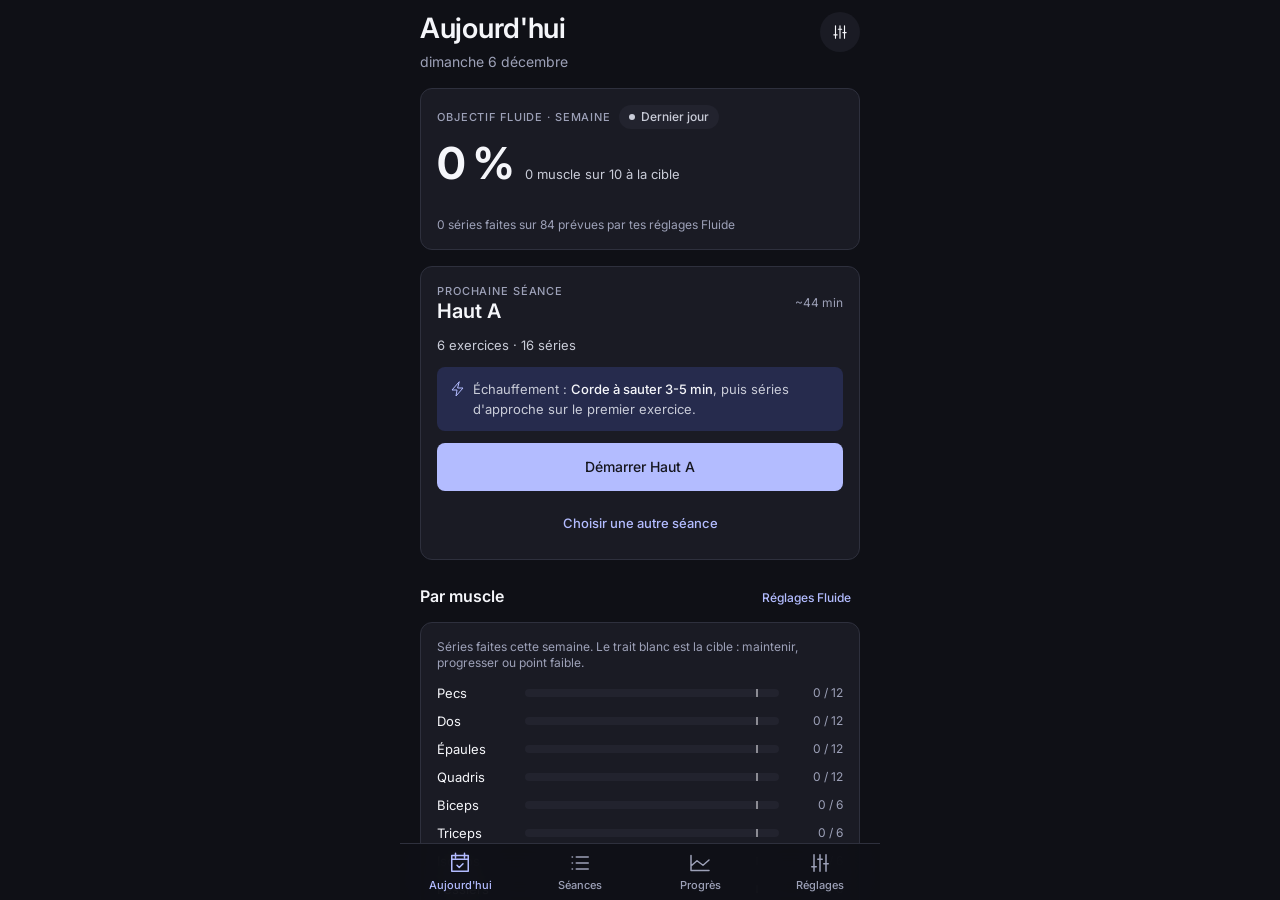
==== index.html @ e995b50a "Fluide : PWA de musculation pilotée par le Système Fluide Programmes, séances en salle (séries, EMOM" ====
<!doctype html>
<html lang="fr">
<head>
<meta charset="utf-8">
<meta name="viewport" content="width=device-width, initial-scale=1, viewport-fit=cover">
<title>Fluide</title>
<meta name="theme-color" content="#0f1016">
<meta name="apple-mobile-web-app-capable" content="yes">
<meta name="mobile-web-app-capable" content="yes">
<meta name="apple-mobile-web-app-status-bar-style" content="black-translucent">
<meta name="apple-mobile-web-app-title" content="Fluide">
<link rel="manifest" href="manifest.webmanifest">
<link rel="apple-touch-icon" href="icons/apple-touch-icon.png">
<link rel="preconnect" href="https://fonts.googleapis.com">
<link rel="preconnect" href="https://fonts.gstatic.com" crossorigin>
<link rel="stylesheet" href="https://fonts.googleapis.com/css2?family=Inter:wght@400;500;600;700&display=swap">
<link rel="stylesheet" href="css/app.css">
</head>
<body>
<div id="app" class="app"></div>
<script type="module" src="js/app.js"></script>
<script>
  if ("serviceWorker" in navigator) addEventListener("load", () => navigator.serviceWorker.register("sw.js"));
</script>
</body>
</html>
---- css/app.css ----
/* Hardwood, mode « Indigo DT » — valeurs relevées dans Figma Perso (Tabatime · App, écrans Hardwood). */
:root {
  --fond-page: #0f1016;
  --fond-carte: #1a1b24;
  --fond-discret: #22232e;
  --bord-discret: #2e303d;
  --bord-base: #636883;
  --texte-fort: #f5f6fa;
  --texte-base: #c9ccd8;
  --texte-discret: #9da1b8;
  --texte-inverse: #15161e;
  --accent-texte: #b3bcff;
  --accent-soft: #262b4d;
  --etat-succes: #4ade80;
  --etat-danger: #ff7a88;
  --etat-attention: #ffa24d;
  --etat-attention-soft: #3a2612;
  --etat-succes-soft: #12301f;
  --etat-danger-soft: #3a1a20;

  --spacing-4: 4px; --spacing-8: 8px; --spacing-12: 12px; --spacing-16: 16px;
  --spacing-20: 20px; --spacing-24: 24px; --spacing-32: 32px;
  --radius-sm: 8px; --radius-md: 12px; --radius-full: 999px;

  --font: Inter, -apple-system, BlinkMacSystemFont, system-ui, sans-serif;
  --ease: cubic-bezier(.25, .1, .25, 1);
  --sheet: cubic-bezier(.32, .72, 0, 1);

  --safe-top: env(safe-area-inset-top, 0px);
  --safe-bottom: env(safe-area-inset-bottom, 0px);
  color-scheme: dark;
}

*, *::before, *::after { box-sizing: border-box; }
html, body { margin: 0; height: 100%; background: var(--fond-page); }
body {
  color: var(--texte-base); font: 400 14px/20px var(--font);
  -webkit-font-smoothing: antialiased; -webkit-tap-highlight-color: transparent;
  overscroll-behavior: none;
}
button, input, select, textarea { font: inherit; color: inherit; }
button { cursor: pointer; }
:focus-visible { outline: 2px solid var(--accent-texte); outline-offset: 2px; }
.num { font-variant-numeric: tabular-nums; }

/* ——— Styles de texte Hardwood */
.display-lg { font: 700 64px/64px var(--font); letter-spacing: -0.03em; color: var(--texte-fort); }
.display-sm { font: 700 44px/44px var(--font); letter-spacing: -0.02em; color: var(--texte-fort); }
.display-xs { font: 600 20px/24px var(--font); color: var(--texte-fort); }
.heading-xl { font: 600 28px/32px var(--font); letter-spacing: -0.01em; color: var(--texte-fort); margin: 0; }
.heading-md { font: 600 16px/24px var(--font); color: var(--texte-fort); margin: 0; }
.body-lg { font: 400 16px/24px var(--font); }
.body-md { font: 400 14px/20px var(--font); }
.body-sm { font: 400 13px/20px var(--font); }
.caption { font: 400 12px/16px var(--font); color: var(--texte-discret); }
.overline { font: 500 11px/16px var(--font); letter-spacing: 0.08em; text-transform: uppercase; color: var(--texte-discret); }
.fort { color: var(--texte-fort); }
.discret { color: var(--texte-discret); }
.medium { font-weight: 500; }
.semibold { font-weight: 600; }

/* ——— Coque */
.app { height: 100dvh; display: flex; flex-direction: column; max-width: 480px; margin: 0 auto; position: relative; }
.screen { flex: 1; display: flex; flex-direction: column; min-height: 0; }
.scroll {
  flex: 1; overflow-y: auto; -webkit-overflow-scrolling: touch;
  padding: var(--spacing-16) var(--spacing-20) calc(96px + var(--safe-bottom));
  display: flex; flex-direction: column; gap: var(--spacing-16);
}
.screen.no-tabs .scroll { padding-bottom: calc(var(--spacing-24) + var(--safe-bottom)); }

/* Grand titre d'écran racine (Heading/xl + sous-titre), bouton rond à droite comme Tabatime. */
.page-head {
  padding: calc(var(--safe-top) + 12px) var(--spacing-20) 0;
  display: grid; grid-template-columns: 1fr auto; align-items: start; gap: var(--spacing-12);
}
.page-head p { margin: 8px 0 0; }

.icon-round {
  width: 40px; height: 40px; border-radius: var(--radius-full); border: 0;
  background: var(--fond-carte); color: var(--texte-fort);
  display: grid; place-items: center; flex: none;
}
.icon-round svg { width: 18px; height: 18px; }

/* ——— Mobile Navigation Bar (Hardwood) */
.navbar {
  padding-top: var(--safe-top); background: var(--fond-page);
  border-bottom: 1px solid var(--bord-discret); position: sticky; top: 0; z-index: 5;
}
.navbar-inner { height: 56px; display: flex; align-items: center; padding: var(--spacing-4) var(--spacing-8); }
.navbar-side { width: 112px; height: 48px; display: flex; align-items: center; flex: none; }
.navbar-side.end { justify-content: flex-end; }
.navbar-back, .navbar-action {
  height: 48px; border: 0; background: none; color: var(--accent-texte);
  display: inline-flex; align-items: center; gap: var(--spacing-4); padding: 0 var(--spacing-8) 0 0;
  font: 400 16px/24px var(--font); white-space: nowrap; overflow: hidden; text-overflow: ellipsis; max-width: 112px;
}
.navbar-back svg { width: 20px; height: 20px; flex: none; }
.navbar-action { font-weight: 500; padding: 0 var(--spacing-8); }
.navbar-action.danger { color: var(--etat-danger); }
.navbar-title { flex: 1; min-width: 0; text-align: center; display: flex; flex-direction: column; align-items: center; }
.navbar-title h1 { font: 600 16px/24px var(--font); color: var(--texte-fort); margin: 0; max-width: 100%; overflow: hidden; text-overflow: ellipsis; white-space: nowrap; }
.navbar-title span { font: 400 12px/16px var(--font); color: var(--texte-discret); white-space: nowrap; }

/* ——— Barre d'onglets (écart local : Hardwood n'a pas d'onglets mobiles) */
.tabbar {
  position: fixed; left: 0; right: 0; bottom: 0; z-index: 10;
  max-width: 480px; margin: 0 auto;
  background: rgba(15, 16, 22, .92); backdrop-filter: blur(16px); -webkit-backdrop-filter: blur(16px);
  border-top: 1px solid var(--bord-discret);
  padding-bottom: var(--safe-bottom);
}
.tabbar-active { padding: var(--spacing-8) var(--spacing-12) 0; }
.tabbar nav { display: grid; grid-template-columns: repeat(4, 1fr); height: 56px; }
.tab {
  border: 0; background: none; color: var(--texte-discret);
  display: flex; flex-direction: column; align-items: center; justify-content: center; gap: 2px;
  font: 500 11px/16px var(--font);
}
.tab svg { width: 24px; height: 24px; }
.tab[aria-current="page"] { color: var(--accent-texte); }

/* ——— Bouton (Hardwood) */
.btn {
  height: 40px; padding: 0 var(--spacing-12); border-radius: var(--radius-sm);
  display: inline-flex; align-items: center; justify-content: center; gap: var(--spacing-8);
  border: 1px solid transparent; font: 500 13px/20px var(--font); white-space: nowrap;
  transition: background-color 150ms var(--ease), opacity 150ms var(--ease), transform 100ms var(--ease);
}
.btn:active { transform: scale(.98); }
.btn svg { width: 16px; height: 16px; flex: none; }
.btn.lg { height: 48px; padding: 0 var(--spacing-16); font-size: 14px; }
.btn.sm { height: 32px; padding: 0 var(--spacing-12); }
.btn.xs { height: 24px; padding: 0 var(--spacing-8); font-size: 12px; }
.btn.full { width: 100%; }
.btn.primary { background: var(--accent-texte); color: var(--texte-inverse); }
.btn.secondary { background: var(--fond-carte); border-color: var(--bord-base); color: var(--accent-texte); }
.btn.ghost { background: transparent; color: var(--accent-texte); }
/* Hardwood, état error : ghost teinté (action destructive secondaire) et primary plein (confirmation). */
.btn.danger { background: var(--etat-danger-soft); color: var(--etat-danger); }
.btn.destructive { background: var(--etat-danger); color: var(--texte-inverse); }
.btn:disabled { background: var(--fond-discret); border-color: transparent; color: var(--texte-discret); cursor: default; transform: none; }

/* ——— Carte */
.card {
  background: var(--fond-carte); border: 1px solid var(--bord-discret); border-radius: var(--radius-md);
  padding: var(--spacing-16); display: flex; flex-direction: column; gap: var(--spacing-12);
}
.card.flat { border-color: transparent; }
.card.tap { text-align: left; width: 100%; color: inherit; transition: background-color 150ms var(--ease); }
.card.tap:active { background: var(--fond-discret); }
.card-head { display: flex; align-items: center; justify-content: space-between; gap: var(--spacing-8); }
.section-title { display: flex; align-items: baseline; justify-content: space-between; margin: var(--spacing-8) 0 calc(var(--spacing-4) * -1); }

/* Liste groupée dans une carte */
.list { background: var(--fond-carte); border: 1px solid var(--bord-discret); border-radius: var(--radius-md); overflow: hidden; }
.row {
  display: flex; align-items: center; gap: var(--spacing-12); min-height: 56px;
  padding: var(--spacing-12) var(--spacing-16); width: 100%; border: 0; background: none; text-align: left; color: inherit;
}
.row + .row { border-top: 1px solid var(--bord-discret); }
button.row:active { background: var(--fond-discret); }
.row-main { flex: 1; min-width: 0; display: flex; flex-direction: column; }
.row-main .fort { overflow: hidden; text-overflow: ellipsis; white-space: nowrap; }
.row .chev { width: 16px; height: 16px; color: var(--texte-discret); flex: none; }
.row-end { text-align: right; flex: none; display: flex; flex-direction: column; align-items: flex-end; }

/* ——— Pastille (Pill, non cliquable) */
.pill {
  display: inline-flex; align-items: center; gap: 6px; height: 24px; padding: 0 10px;
  border-radius: var(--radius-full); font: 500 12px/16px var(--font); white-space: nowrap;
  background: var(--fond-discret); color: var(--texte-base);
}
.pill .dot { width: 6px; height: 6px; border-radius: 50%; background: currentColor; }
.pill.accent { background: var(--accent-soft); color: var(--accent-texte); }
.pill.succes { background: var(--etat-succes-soft); color: var(--etat-succes); }
.pill.attention { background: var(--etat-attention-soft); color: var(--etat-attention); }
.pill.danger { background: var(--etat-danger-soft); color: var(--etat-danger); }

/* ——— Contrôle segmenté (Hardwood) */
.segmented {
  display: grid; grid-auto-flow: column; grid-auto-columns: 1fr; gap: 2px; padding: 3px 2px;
  background: var(--fond-carte); border: 1px solid var(--bord-discret); border-radius: var(--radius-md);
}
.segmented button {
  height: 28px; border-radius: var(--radius-sm); border: 1px solid transparent; background: none;
  color: var(--texte-discret); font: 500 14px/20px var(--font); padding: 0 var(--spacing-8); white-space: nowrap;
}
.segmented button[aria-pressed="true"] { background: var(--accent-soft); border-color: var(--accent-texte); color: var(--texte-fort); font-weight: 600; }
.segmented.sm button { font-size: 13px; }

/* Puces de choix (RPE, ressenti) */
.chips { display: flex; gap: var(--spacing-8); flex-wrap: wrap; }
.chip {
  height: 32px; min-width: 40px; padding: 0 var(--spacing-12); border-radius: var(--radius-sm);
  border: 1px solid var(--bord-discret); background: var(--fond-carte); color: var(--texte-base); font: 500 13px/20px var(--font);
}
.chip[aria-pressed="true"] { background: var(--accent-soft); border-color: var(--accent-texte); color: var(--texte-fort); }

/* ——— Stepper : un tap = un pas, maintien = répétition (comme Tabatime) */
.stepper { display: flex; align-items: center; gap: var(--spacing-8); }
.stepper button {
  width: 48px; height: 48px; border-radius: var(--radius-sm); flex: none;
  border: 1px solid var(--bord-base); background: var(--fond-carte); color: var(--accent-texte);
  display: grid; place-items: center; touch-action: manipulation; user-select: none; -webkit-user-select: none;
}
.stepper button svg { width: 18px; height: 18px; }
.stepper button:active { background: var(--fond-discret); }
.stepper .value { flex: 1; text-align: center; min-width: 0; }
.stepper input {
  width: 100%; text-align: center; border: 0; background: none; padding: 0;
  font: 700 32px/40px var(--font); letter-spacing: -0.02em; color: var(--texte-fort); font-variant-numeric: tabular-nums;
}
.stepper input:focus { outline: none; }
.stepper .unit { font: 400 12px/16px var(--font); color: var(--texte-discret); }
.stepper.compact button { width: 36px; height: 36px; }
.stepper.compact .value { font: 600 16px/24px var(--font); color: var(--texte-fort); }

.field { display: flex; flex-direction: column; gap: var(--spacing-8); }
.field-row { display: flex; align-items: center; justify-content: space-between; gap: var(--spacing-12); min-height: 40px; }
.input {
  height: 48px; border-radius: var(--radius-sm); border: 1px solid var(--bord-base);
  background: var(--fond-page); color: var(--texte-fort); padding: 0 var(--spacing-12); width: 100%;
  font: 400 16px/24px var(--font);
}
.input:focus { outline: none; border-color: var(--accent-texte); box-shadow: 0 0 0 1px var(--accent-texte); }
textarea.input { height: 88px; padding: var(--spacing-12); resize: none; }
.input::placeholder { color: var(--texte-discret); }

/* ——— Barres de volume par muscle */
.vol { display: grid; grid-template-columns: 76px 1fr 52px; align-items: center; gap: var(--spacing-12); }
.vol + .vol { margin-top: var(--spacing-8); }
.vol-track { position: relative; height: 8px; border-radius: 4px; background: var(--fond-discret); overflow: hidden; }
.vol-fill { position: absolute; inset: 0 auto 0 0; border-radius: 4px; background: var(--accent-texte); transition: width 400ms var(--ease); }
.vol-fill.focus { background: var(--accent-texte); }
.vol-fill.faible { background: var(--etat-attention); }
.vol-fill.maintien { background: var(--bord-base); }
.vol-fill.done { background: var(--etat-succes); }
.vol-target { position: absolute; top: -2px; bottom: -2px; width: 2px; background: var(--texte-fort); opacity: .5; }

/* Frise de progression (segments comme les rounds de Tabatime) */
.segments { display: flex; gap: 3px; height: 4px; }
.segments i { flex: 1; border-radius: 2px; background: var(--bord-discret); position: relative; overflow: hidden; }
.segments i.on { background: var(--etat-succes); }
.segments i.cur { background: var(--accent-texte); }
.segments i.deload { background: var(--etat-attention); opacity: .35; }
.segments i.deload.on { opacity: 1; }

.stat-grid { display: grid; grid-template-columns: repeat(3, 1fr); gap: var(--spacing-8); }
.stat { background: var(--fond-carte); border: 1px solid var(--bord-discret); border-radius: var(--radius-md); padding: var(--spacing-12); display: flex; flex-direction: column; gap: 2px; min-width: 0; }
.stat b { font: 600 20px/24px var(--font); color: var(--texte-fort); font-variant-numeric: tabular-nums; white-space: nowrap; }

/* Graphique */
.chart { width: 100%; height: 160px; display: block; overflow: visible; }
.chart .grid { stroke: var(--bord-discret); stroke-width: 1; }
.chart .line { fill: none; stroke: var(--accent-texte); stroke-width: 2; stroke-linejoin: round; stroke-linecap: round; }
.chart .area { fill: var(--accent-texte); opacity: .12; }
.chart .pt { fill: var(--fond-carte); stroke: var(--accent-texte); stroke-width: 2; }
.chart text { fill: var(--texte-discret); font: 400 11px var(--font); }
.spark { width: 64px; height: 24px; display: block; }
.spark path { fill: none; stroke: var(--accent-texte); stroke-width: 1.5; stroke-linejoin: round; stroke-linecap: round; }

.empty { text-align: center; padding: var(--spacing-32) var(--spacing-16); display: flex; flex-direction: column; align-items: center; gap: var(--spacing-12); }
.empty svg { width: 32px; height: 32px; color: var(--texte-discret); }

/* ——— Séance en cours */
.workout { padding-bottom: 0; }
.workout .scroll { padding-bottom: var(--spacing-16); }
.wo-head { padding: calc(var(--safe-top) + 12px) var(--spacing-20) var(--spacing-12); display: flex; flex-direction: column; gap: var(--spacing-12); }
.wo-top { display: flex; align-items: center; justify-content: space-between; gap: var(--spacing-8); }
.wo-hero { text-align: center; display: flex; flex-direction: column; align-items: center; gap: var(--spacing-4); padding: var(--spacing-8) 0; }
.wo-hero .overline { color: var(--accent-texte); }
.wo-hero.rest .overline { color: var(--etat-succes); }
.ring { position: relative; width: 208px; height: 208px; display: grid; place-items: center; }
.ring svg { position: absolute; inset: 0; transform: rotate(-90deg); }
.ring circle { fill: none; stroke-width: 14; }
.ring .track { stroke: var(--etat-succes-soft); }
.ring .prog { stroke: var(--etat-succes); stroke-linecap: round; transition: stroke-dashoffset 1s linear; }
.ring-center { display: flex; flex-direction: column; align-items: center; gap: var(--spacing-4); }
.wo-commands { display: grid; grid-template-columns: 1fr 1.4fr 1fr; gap: var(--spacing-12); padding: var(--spacing-12) var(--spacing-20) calc(var(--spacing-12) + var(--safe-bottom)); border-top: 1px solid var(--bord-discret); background: var(--fond-page); }
.wo-foot { text-align: center; padding-bottom: var(--spacing-4); }
.set-row { display: grid; grid-template-columns: 28px 1fr auto; align-items: center; gap: var(--spacing-12); min-height: 44px; padding: 0 var(--spacing-16); }
.set-row + .set-row { border-top: 1px solid var(--bord-discret); }
.set-idx { width: 24px; height: 24px; border-radius: 50%; display: grid; place-items: center; font: 600 12px/16px var(--font); background: var(--fond-discret); color: var(--texte-discret); }
.set-row.done .set-idx { background: var(--etat-succes-soft); color: var(--etat-succes); }
.set-row.cur .set-idx { background: var(--accent-soft); color: var(--accent-texte); }
.set-row.cur { background: rgba(38, 43, 77, .35); }
.hint { display: flex; gap: var(--spacing-8); align-items: flex-start; padding: var(--spacing-12); border-radius: var(--radius-sm); background: var(--accent-soft); color: var(--texte-base); }
.hint svg { width: 16px; height: 16px; color: var(--accent-texte); flex: none; margin-top: 2px; }
.hint.attention { background: var(--etat-attention-soft); }
.hint.attention svg { color: var(--etat-attention); }

/* Feuille modale (dialog) qui monte du bas */
dialog.sheet {
  width: 100%; max-width: 480px; margin: auto auto 0; border: 0; padding: 0;
  background: var(--fond-carte); color: var(--texte-base);
  border-radius: 16px 16px 0 0; max-height: 92dvh;
}
dialog.sheet[open] { animation: sheet-in 320ms var(--sheet); }
dialog.sheet::backdrop { background: rgba(0, 0, 0, .6); }
.sheet-body { padding: var(--spacing-8) var(--spacing-16) calc(var(--spacing-24) + var(--safe-bottom)); display: flex; flex-direction: column; gap: var(--spacing-16); overflow-y: auto; max-height: calc(92dvh - 70px); }
.sheet-grab { width: 36px; height: 5px; border-radius: 3px; background: var(--bord-base); margin: 8px auto 4px; }
.sheet-head { display: flex; align-items: center; justify-content: space-between; gap: var(--spacing-8); height: 48px; padding: 0 var(--spacing-4) 0 var(--spacing-16); }
.sheet-head h2 { margin: 0; font: 600 20px/24px var(--font); color: var(--texte-fort); text-align: left; min-width: 0; overflow: hidden; text-overflow: ellipsis; white-space: nowrap; }
.sheet-close { width: 44px; height: 44px; flex: none; display: grid; place-items: center; border: 0; background: none; color: var(--texte-fort); border-radius: var(--radius-sm); }
.sheet-close svg { width: 20px; height: 20px; }
@keyframes sheet-in { from { transform: translateY(100%); } }

.toast {
  position: fixed; left: 50%; bottom: calc(96px + var(--safe-bottom)); transform: translateX(-50%);
  background: var(--texte-fort); color: var(--texte-inverse); font: 500 13px/20px var(--font);
  padding: var(--spacing-8) var(--spacing-16); border-radius: var(--radius-full); z-index: 50;
  animation: toast 2.4s var(--ease) forwards; white-space: nowrap;
}
@keyframes toast { 0% { opacity: 0; translate: 0 8px; } 10%, 85% { opacity: 1; translate: 0 0; } 100% { opacity: 0; } }

@media (prefers-reduced-motion: reduce) {
  *, *::before, *::after { animation-duration: 1ms !important; transition-duration: 1ms !important; }
}

/* Mode Modifier d'une séance : flèches à cible tactile de 44 px. */
.btn.square { width: 44px; height: 44px; padding: 0; }
.btn.square svg { width: 18px; height: 18px; }
.reorder { display: flex; gap: var(--spacing-8); flex: none; }

/* Carte de choix (Radio Card Hardwood) : ressenti de fin de séance. */
.radio-cards { display: flex; flex-direction: column; gap: var(--spacing-8); }
.radio-card {
  display: flex; align-items: flex-start; gap: var(--spacing-12); width: 100%; text-align: left;
  padding: var(--spacing-12) var(--spacing-16); border-radius: var(--radius-md);
  background: var(--fond-carte); border: 1px solid var(--bord-discret); color: inherit;
}
.radio-card[aria-checked="true"] { background: var(--accent-soft); border: 2px solid var(--accent-texte); padding: 11px 15px; }
.radio-dot { width: 20px; height: 20px; border-radius: 50%; border: 2px solid var(--bord-base); flex: none; margin-top: 2px; position: relative; }
.radio-card[aria-checked="true"] .radio-dot { border-color: var(--accent-texte); }
.radio-card[aria-checked="true"] .radio-dot::after { content: ""; position: absolute; inset: 3px; border-radius: 50%; background: var(--accent-texte); }
.radio-text { display: flex; flex-direction: column; gap: 2px; min-width: 0; }
textarea.input.journal { height: 140px; }

/* Ligne de catalogue : la ligne choisit l'exercice, l'étoile le met en favori (cible 44 px). */
.row.pick { padding: 0 var(--spacing-4) 0 var(--spacing-16); gap: 0; }
.row-btn { flex: 1; min-width: 0; display: flex; align-items: center; gap: var(--spacing-12); min-height: 56px; padding: var(--spacing-8) 0; border: 0; background: none; color: inherit; text-align: left; }
.star { width: 44px; height: 44px; flex: none; display: grid; place-items: center; border: 0; background: none; color: var(--texte-discret); }
.star svg { width: 20px; height: 20px; }
.star[aria-pressed="true"] { color: var(--accent-texte); }
.star[aria-pressed="true"] svg path { fill: currentColor; }

/* Chrono EMOM / Tabata (repris de Tabatime) : effort en rose, repos en vert, EMOM en accent. */
.ring.effort .track { stroke: var(--etat-danger-soft); }
.ring.effort .prog { stroke: var(--etat-danger); }
.ring.repos .track { stroke: var(--etat-succes-soft); }
.ring.repos .prog { stroke: var(--etat-succes); }
.ring.emom .track { stroke: var(--accent-soft); }
.ring.emom .prog { stroke: var(--accent-texte); }
.ring.effort .overline { color: var(--etat-danger); }
.ring.repos .overline { color: var(--etat-succes); }
.ring.emom .overline { color: var(--accent-texte); }
input.input[type="search"] { -webkit-appearance: none; appearance: none; line-height: 24px; }
.input, .segmented, .list, .card, .hint, .stepper { flex-shrink: 0; }
/* Dans une feuille, l'intitulé d'un champ est un surtitre de section. */
.sheet-body .field > .caption.medium { font: 500 11px/16px var(--font); letter-spacing: .08em; text-transform: uppercase; color: var(--texte-discret); }
.chev { width: 16px; height: 16px; flex: none; color: var(--texte-discret); }
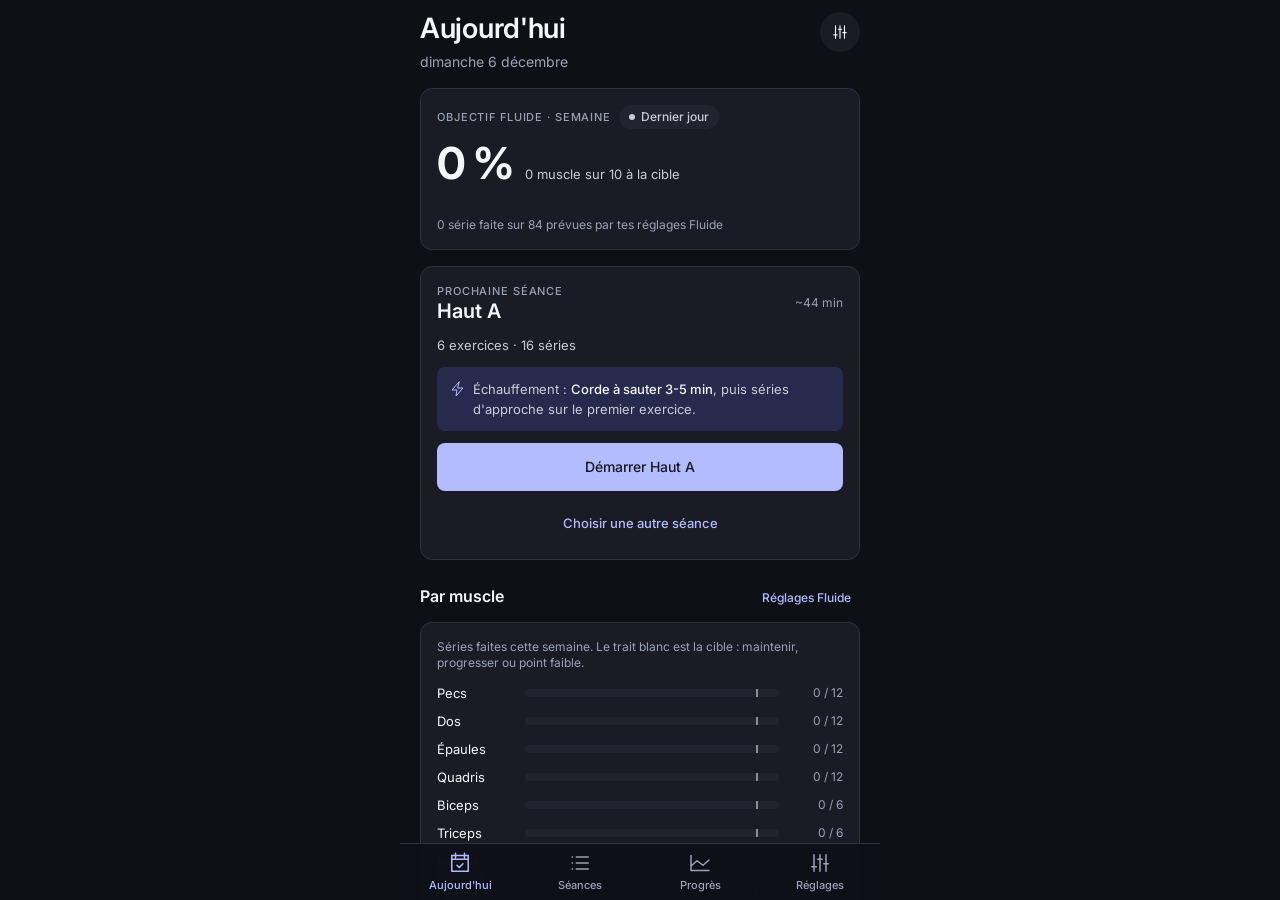
==== commit bf5d2e42: "Séance alignée sur le user flow Figma, corrections et mises à jour fiables - Échauffement comme B.1 " ====
--- a/index.html
+++ b/index.html
@@ -20,7 +20,16 @@
 <div id="app" class="app"></div>
 <script type="module" src="js/app.js"></script>
 <script>
-  if ("serviceWorker" in navigator) addEventListener("load", () => navigator.serviceWorker.register("sw.js"));
+  // Nouvelle version en ligne : le nouveau service worker prend la main, on recharge une fois pour l'afficher.
+  // La séance en cours est dans le localStorage, elle reprend telle quelle.
+  if ("serviceWorker" in navigator) {
+    const hadController = !!navigator.serviceWorker.controller;
+    let reloaded = false;
+    navigator.serviceWorker.addEventListener("controllerchange", () => {
+      if (hadController && !reloaded) { reloaded = true; location.reload(); }
+    });
+    addEventListener("load", () => navigator.serviceWorker.register("sw.js"));
+  }
 </script>
 </body>
 </html>
--- a/css/app.css
+++ b/css/app.css
@@ -267,6 +267,9 @@
 /* ——— Séance en cours */
 .workout { padding-bottom: 0; }
 .workout .scroll { padding-bottom: var(--spacing-16); }
+.workout .scroll.wo-center { justify-content: center; }
+.trophy { display: flex; color: var(--etat-succes); }
+.trophy svg { width: 20px; height: 20px; }
 .wo-head { padding: calc(var(--safe-top) + 12px) var(--spacing-20) var(--spacing-12); display: flex; flex-direction: column; gap: var(--spacing-12); }
 .wo-top { display: flex; align-items: center; justify-content: space-between; gap: var(--spacing-8); }
 .wo-hero { text-align: center; display: flex; flex-direction: column; align-items: center; gap: var(--spacing-4); padding: var(--spacing-8) 0; }
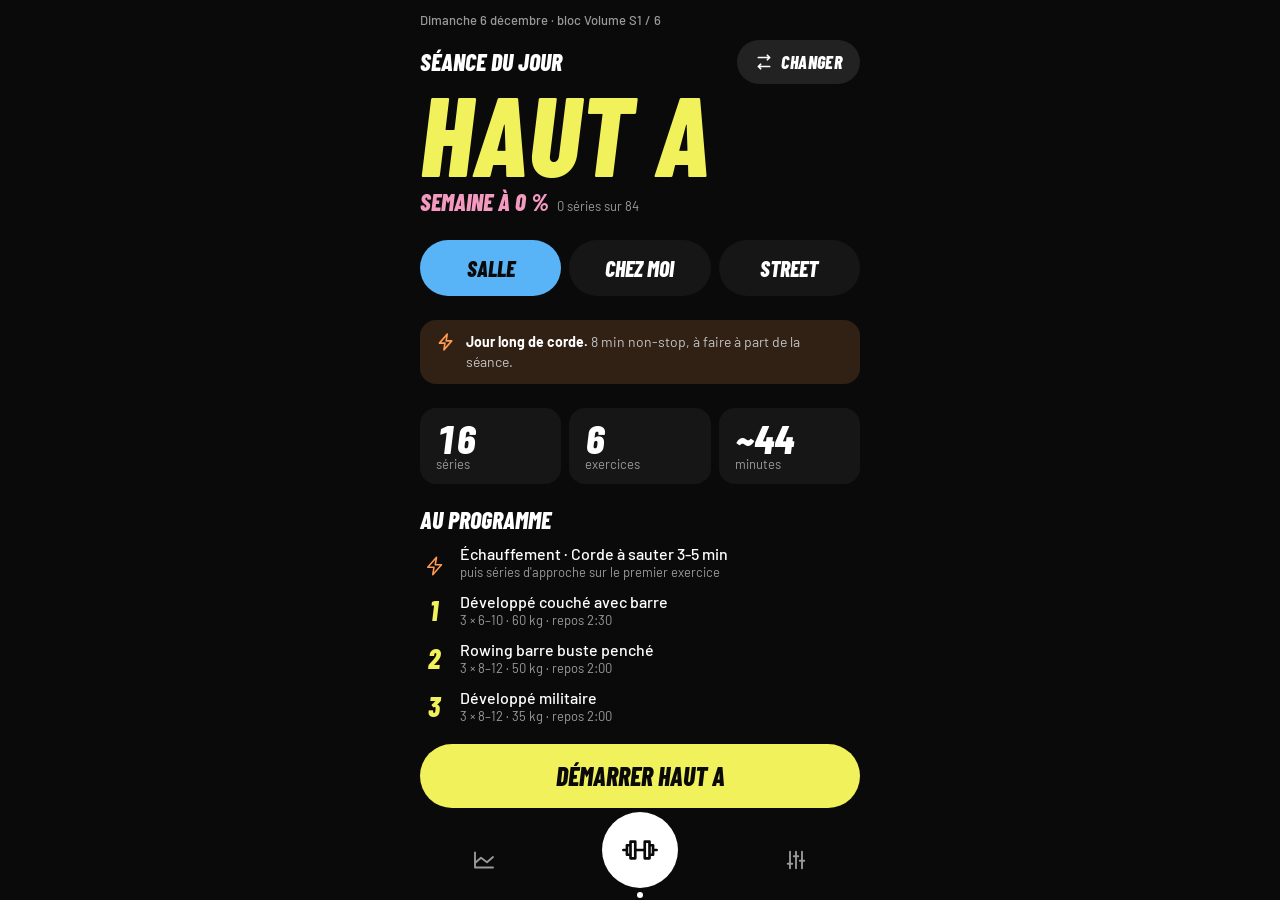
==== commit 92def20b: "Refonte en 3 onglets et nouvelle DA pop (v0.10.0) - Barre à 3 onglets en icônes : Progrès, Aujourd'h" ====
--- a/index.html
+++ b/index.html
@@ -4,7 +4,7 @@
 <meta charset="utf-8">
 <meta name="viewport" content="width=device-width, initial-scale=1, viewport-fit=cover">
 <title>Fluide</title>
-<meta name="theme-color" content="#0f1016">
+<meta name="theme-color" content="#0a0a0a">
 <meta name="apple-mobile-web-app-capable" content="yes">
 <meta name="mobile-web-app-capable" content="yes">
 <meta name="apple-mobile-web-app-status-bar-style" content="black-translucent">
@@ -13,7 +13,7 @@
 <link rel="apple-touch-icon" href="icons/apple-touch-icon.png">
 <link rel="preconnect" href="https://fonts.googleapis.com">
 <link rel="preconnect" href="https://fonts.gstatic.com" crossorigin>
-<link rel="stylesheet" href="https://fonts.googleapis.com/css2?family=Inter:wght@400;500;600;700&display=swap">
+<link rel="stylesheet" href="https://fonts.googleapis.com/css2?family=Barlow:wght@400;500;600&family=Barlow+Condensed:ital,wght@1,800&display=swap">
 <link rel="stylesheet" href="css/app.css">
 </head>
 <body>
--- a/css/app.css
+++ b/css/app.css
@@ -1,30 +1,42 @@
-/* Hardwood, mode « Indigo DT » — valeurs relevées dans Figma Perso (Tabatime · App, écrans Hardwood). */
+/* DA pop — Figma Perso, page Fluide · App, section « A‴ · DA pop ». Barlow pour le texte, Barlow Condensed italique en capitales pour les titres et les chiffres. */
 :root {
-  --fond-page: #0f1016;
-  --fond-carte: #1a1b24;
-  --fond-discret: #22232e;
-  --bord-discret: #2e303d;
-  --bord-base: #636883;
-  --texte-fort: #f5f6fa;
-  --texte-base: #c9ccd8;
-  --texte-discret: #9da1b8;
-  --texte-inverse: #15161e;
-  --accent-texte: #b3bcff;
-  --accent-soft: #262b4d;
-  --etat-succes: #4ade80;
-  --etat-danger: #ff7a88;
-  --etat-attention: #ffa24d;
-  --etat-attention-soft: #3a2612;
-  --etat-succes-soft: #12301f;
-  --etat-danger-soft: #3a1a20;
+  /* DA pop : noir pur, sept couleurs, une par sens. Chaque couleur a un niveau vif et un niveau doux (fond de tuile). */
+  --jaune: #f1f15c; --jaune-doux: #2f2f17;   /* action, charge, séance du jour */
+  --rose: #f49ac1; --rose-doux: #2f2127;     /* objectif de la semaine, volume par muscle */
+  --bleu: #58b4f7; --bleu-doux: #162530;     /* repos, récupération, lieu */
+  --vert: #6fe08a; --vert-doux: #1a2c1e;     /* fait, progression, record */
+  --orange: #ff9b50; --orange-doux: #312115; /* effort, échauffement, baisse */
+  --violet: #b9a2ff; --violet-doux: #262231; /* programme, bloc, méthode Fluide */
+  --rouge: #ff6b5e; --rouge-doux: #311a17;   /* supprimer, douleur, erreur */
+
+  --fond-page: #0a0a0a;
+  --fond-carte: #161616;
+  --fond-discret: #222222;
+  --bord-discret: #2c2c2c;
+  --bord-base: #5e5e5e;
+  --texte-fort: #ffffff;
+  --texte-base: #c4c4c4;
+  --texte-discret: #9a9a9a;
+  --texte-inverse: #0a0a0a;
+  /* Noms repris de l'ancien thème : le code des vues s'en sert encore. */
+  --accent-texte: var(--jaune);
+  --accent-soft: var(--jaune-doux);
+  --etat-succes: var(--vert);
+  --etat-danger: var(--rouge);
+  --etat-attention: var(--orange);
+  --etat-attention-soft: var(--orange-doux);
+  --etat-succes-soft: var(--vert-doux);
+  --etat-danger-soft: var(--rouge-doux);
 
   --spacing-4: 4px; --spacing-8: 8px; --spacing-12: 12px; --spacing-16: 16px;
   --spacing-20: 20px; --spacing-24: 24px; --spacing-32: 32px;
-  --radius-sm: 8px; --radius-md: 12px; --radius-full: 999px;
-
-  --font: Inter, -apple-system, BlinkMacSystemFont, system-ui, sans-serif;
+  --radius-sm: 12px; --radius-md: 16px; --radius-lg: 28px; --radius-full: 999px;
+
+  --font: Barlow, -apple-system, BlinkMacSystemFont, system-ui, sans-serif;
+  --display: "Barlow Condensed", "Arial Narrow", Impact, sans-serif;
   --ease: cubic-bezier(.25, .1, .25, 1);
   --sheet: cubic-bezier(.32, .72, 0, 1);
+  --ease-out: cubic-bezier(.23, 1, .32, 1);
 
   --safe-top: env(safe-area-inset-top, 0px);
   --safe-bottom: env(safe-area-inset-bottom, 0px);
@@ -34,7 +46,7 @@
 *, *::before, *::after { box-sizing: border-box; }
 html, body { margin: 0; height: 100%; background: var(--fond-page); }
 body {
-  color: var(--texte-base); font: 400 14px/20px var(--font);
+  color: var(--texte-base); font: 400 15px/20px var(--font);
   -webkit-font-smoothing: antialiased; -webkit-tap-highlight-color: transparent;
   overscroll-behavior: none;
 }
@@ -43,226 +55,272 @@
 :focus-visible { outline: 2px solid var(--accent-texte); outline-offset: 2px; }
 .num { font-variant-numeric: tabular-nums; }
 
-/* ——— Styles de texte Hardwood */
-.display-lg { font: 700 64px/64px var(--font); letter-spacing: -0.03em; color: var(--texte-fort); }
-.display-sm { font: 700 44px/44px var(--font); letter-spacing: -0.02em; color: var(--texte-fort); }
-.display-xs { font: 600 20px/24px var(--font); color: var(--texte-fort); }
-.heading-xl { font: 600 28px/32px var(--font); letter-spacing: -0.01em; color: var(--texte-fort); margin: 0; }
-.heading-md { font: 600 16px/24px var(--font); color: var(--texte-fort); margin: 0; }
-.body-lg { font: 400 16px/24px var(--font); }
-.body-md { font: 400 14px/20px var(--font); }
-.body-sm { font: 400 13px/20px var(--font); }
-.caption { font: 400 12px/16px var(--font); color: var(--texte-discret); }
-.overline { font: 500 11px/16px var(--font); letter-spacing: 0.08em; text-transform: uppercase; color: var(--texte-discret); }
+/* ——— Styles de texte */
+.display-lg, .display-sm, .display-xs, .heading-xl, .heading-md {
+  font-family: var(--display); font-weight: 800; font-style: italic; text-transform: uppercase; color: var(--texte-fort); margin: 0;
+}
+.display-lg { font-size: 112px; line-height: 96px; }
+.display-sm { font-size: 64px; line-height: 56px; }
+.display-xs { font-size: 28px; line-height: 28px; }
+.heading-xl { font-size: 40px; line-height: 36px; }
+.heading-md { font-size: 24px; line-height: 24px; }
+.body-lg { font: 400 17px/24px var(--font); }
+.body-md { font: 400 16px/20px var(--font); }
+.body-sm { font: 400 14px/20px var(--font); }
+.caption { font: 400 13px/16px var(--font); color: var(--texte-discret); }
+.overline { font: 500 13px/16px var(--font); color: var(--texte-discret); }
 .fort { color: var(--texte-fort); }
 .discret { color: var(--texte-discret); }
 .medium { font-weight: 500; }
 .semibold { font-weight: 600; }
+.body-md.fort { font-weight: 600; }
+.jaune { color: var(--jaune); } .rose { color: var(--rose); } .bleu { color: var(--bleu); } .vert { color: var(--vert); }
+.orange { color: var(--orange); } .violet { color: var(--violet); } .rouge { color: var(--rouge); }
 
 /* ——— Coque */
 .app { height: 100dvh; display: flex; flex-direction: column; max-width: 480px; margin: 0 auto; position: relative; }
 .screen { flex: 1; display: flex; flex-direction: column; min-height: 0; }
 .scroll {
   flex: 1; overflow-y: auto; -webkit-overflow-scrolling: touch;
-  padding: var(--spacing-16) var(--spacing-20) calc(96px + var(--safe-bottom));
+  padding: var(--spacing-16) var(--spacing-20) calc(112px + var(--safe-bottom));
   display: flex; flex-direction: column; gap: var(--spacing-16);
 }
+/* Séance en cours : le bouton « Reprendre » s'ajoute au-dessus des onglets, le contenu lui laisse la place. */
+.app:has(.tabbar-active) .scroll { padding-bottom: calc(168px + var(--safe-bottom)); }
 .screen.no-tabs .scroll { padding-bottom: calc(var(--spacing-24) + var(--safe-bottom)); }
 
-/* Grand titre d'écran racine (Heading/xl + sous-titre), bouton rond à droite comme Tabatime. */
+/* Grand titre d'écran racine : une ligne discrète au-dessus, le titre en grand, un bouton rond à droite. */
 .page-head {
   padding: calc(var(--safe-top) + 12px) var(--spacing-20) 0;
-  display: grid; grid-template-columns: 1fr auto; align-items: start; gap: var(--spacing-12);
-}
-.page-head p { margin: 8px 0 0; }
+  display: grid; grid-template-columns: 1fr auto; align-items: end; gap: var(--spacing-12);
+}
+.page-head > div { display: flex; flex-direction: column-reverse; gap: var(--spacing-4); min-width: 0; }
+.page-head h1 { font-size: 56px; line-height: 52px; }
+.page-head p { margin: 0; font: 500 13px/16px var(--font); }
 
 .icon-round {
-  width: 40px; height: 40px; border-radius: var(--radius-full); border: 0;
-  background: var(--fond-carte); color: var(--texte-fort);
+  width: 48px; height: 48px; border-radius: var(--radius-full); border: 0;
+  background: var(--fond-discret); color: var(--texte-fort);
   display: grid; place-items: center; flex: none;
 }
-.icon-round svg { width: 18px; height: 18px; }
-
-/* ——— Mobile Navigation Bar (Hardwood) */
-.navbar {
-  padding-top: var(--safe-top); background: var(--fond-page);
-  border-bottom: 1px solid var(--bord-discret); position: sticky; top: 0; z-index: 5;
-}
-.navbar-inner { height: 56px; display: flex; align-items: center; padding: var(--spacing-4) var(--spacing-8); }
-.navbar-side { width: 112px; height: 48px; display: flex; align-items: center; flex: none; }
-.navbar-side.end { justify-content: flex-end; }
-.navbar-back, .navbar-action {
-  height: 48px; border: 0; background: none; color: var(--accent-texte);
-  display: inline-flex; align-items: center; gap: var(--spacing-4); padding: 0 var(--spacing-8) 0 0;
-  font: 400 16px/24px var(--font); white-space: nowrap; overflow: hidden; text-overflow: ellipsis; max-width: 112px;
-}
-.navbar-back svg { width: 20px; height: 20px; flex: none; }
-.navbar-action { font-weight: 500; padding: 0 var(--spacing-8); }
-.navbar-action.danger { color: var(--etat-danger); }
-.navbar-title { flex: 1; min-width: 0; text-align: center; display: flex; flex-direction: column; align-items: center; }
-.navbar-title h1 { font: 600 16px/24px var(--font); color: var(--texte-fort); margin: 0; max-width: 100%; overflow: hidden; text-overflow: ellipsis; white-space: nowrap; }
-.navbar-title span { font: 400 12px/16px var(--font); color: var(--texte-discret); white-space: nowrap; }
-
-/* ——— Barre d'onglets (écart local : Hardwood n'a pas d'onglets mobiles) */
+.icon-round svg { width: 20px; height: 20px; stroke-width: 22; }
+.icon-round.vert { background: var(--vert-doux); color: var(--vert); }
+.icon-round.orange { background: var(--orange-doux); color: var(--orange); }
+
+/* ——— En-tête d'écran secondaire : retour rond et son libellé, action à droite, puis le titre en grand. */
+.navbar { padding-top: var(--safe-top); background: var(--fond-page); position: sticky; top: 0; z-index: 5; }
+.navbar-inner { display: flex; flex-wrap: wrap; align-items: center; padding: var(--spacing-8) var(--spacing-20) var(--spacing-8); row-gap: var(--spacing-12); }
+.navbar-side { height: 44px; display: flex; align-items: center; flex: none; min-width: 0; }
+.navbar-side.end { margin-left: auto; justify-content: flex-end; }
+.navbar-back {
+  height: 44px; border: 0; background: none; color: var(--texte-discret); padding: 0;
+  display: inline-flex; align-items: center; gap: var(--spacing-12);
+  font: 500 13px/16px var(--font); white-space: nowrap; overflow: hidden; text-overflow: ellipsis; max-width: 220px;
+}
+.navbar-back svg { width: 44px; height: 44px; padding: 12px; border-radius: 50%; background: var(--fond-discret); color: var(--texte-fort); flex: none; stroke-width: 26; }
+.navbar-action {
+  height: 44px; border: 0; border-radius: var(--radius-full); background: var(--fond-discret); color: var(--texte-fort); padding: 0 18px;
+  font: 800 italic 18px/20px var(--display); letter-spacing: .02em; text-transform: uppercase; white-space: nowrap;
+}
+.navbar-action.danger { color: var(--rouge); }
+.navbar-action:disabled { color: var(--texte-discret); }
+.navbar-title { order: 3; flex: 1 0 100%; min-width: 0; display: flex; flex-direction: column; gap: var(--spacing-4); }
+.navbar-title h1 { font: 800 italic 40px/36px var(--display); text-transform: uppercase; color: var(--texte-fort); margin: 0; text-wrap: balance; }
+.navbar-title span { font: 400 14px/20px var(--font); color: var(--texte-discret); }
+
+/* ——— Barre d'onglets : trois icônes. Au centre, Aujourd'hui en rond blanc à haltère : 64 px, et 76 px qui dépassent quand on y est. */
 .tabbar {
   position: fixed; left: 0; right: 0; bottom: 0; z-index: 10;
-  max-width: 480px; margin: 0 auto;
-  background: rgba(15, 16, 22, .92); backdrop-filter: blur(16px); -webkit-backdrop-filter: blur(16px);
-  border-top: 1px solid var(--bord-discret);
-  padding-bottom: var(--safe-bottom);
-}
-.tabbar-active { padding: var(--spacing-8) var(--spacing-12) 0; }
-.tabbar nav { display: grid; grid-template-columns: repeat(4, 1fr); height: 56px; }
+  max-width: 480px; margin: 0 auto; background: var(--fond-page);
+  padding-bottom: calc(var(--safe-bottom) + 12px);
+}
+.tabbar-active { padding: var(--spacing-8) var(--spacing-20) var(--spacing-4); }
+.tabbar nav { display: flex; align-items: flex-end; justify-content: space-between; height: 64px; padding: 0 56px; }
 .tab {
-  border: 0; background: none; color: var(--texte-discret);
-  display: flex; flex-direction: column; align-items: center; justify-content: center; gap: 2px;
-  font: 500 11px/16px var(--font);
+  position: relative; width: 56px; height: 56px; border: 0; border-radius: 50%; background: none; color: var(--texte-discret);
+  display: grid; place-items: center; flex: none;
 }
 .tab svg { width: 24px; height: 24px; }
-.tab[aria-current="page"] { color: var(--accent-texte); }
-
-/* ——— Bouton (Hardwood) */
+.tab[aria-current="page"] { color: var(--texte-fort); }
+.tab[aria-current="page"]::after { content: ""; position: absolute; left: 50%; bottom: 2px; width: 6px; height: 6px; margin-left: -3px; border-radius: 50%; background: currentColor; }
+.tab.main {
+  width: 64px; height: 64px; background: var(--texte-fort); color: var(--texte-inverse); box-shadow: 0 0 0 4px var(--fond-page);
+  transition: width 220ms var(--ease-out), height 220ms var(--ease-out);
+}
+.tab.main svg { width: 32px; height: 32px; stroke-width: 18; transition: width 220ms var(--ease-out), height 220ms var(--ease-out); }
+.tab.main[aria-current="page"] { width: 76px; height: 76px; color: var(--texte-inverse); }
+.tab.main[aria-current="page"] svg { width: 38px; height: 38px; }
+.tab.main[aria-current="page"]::after { bottom: -10px; background: var(--texte-fort); }
+
+/* ——— Bouton : pilule, libellé en condensée italique capitale. Primaire jaune (un seul par écran), secondaire gris, contour pour sortir. */
+/* Colonnes qui défilent : quand le contenu dépasse, rien ne se tasse (sinon les boutons tombent à la hauteur du texte). */
+.scroll > *, .sheet-body > * { flex-shrink: 0; }
 .btn {
-  height: 40px; padding: 0 var(--spacing-12); border-radius: var(--radius-sm);
+  height: 44px; padding: 0 18px; border-radius: var(--radius-full);
   display: inline-flex; align-items: center; justify-content: center; gap: var(--spacing-8);
-  border: 1px solid transparent; font: 500 13px/20px var(--font); white-space: nowrap;
+  border: 0; font: 800 italic 18px/20px var(--display); letter-spacing: .02em; text-transform: uppercase; white-space: nowrap;
   transition: background-color 150ms var(--ease), opacity 150ms var(--ease), transform 100ms var(--ease);
 }
 .btn:active { transform: scale(.98); }
-.btn svg { width: 16px; height: 16px; flex: none; }
-.btn.lg { height: 48px; padding: 0 var(--spacing-16); font-size: 14px; }
-.btn.sm { height: 32px; padding: 0 var(--spacing-12); }
-.btn.xs { height: 24px; padding: 0 var(--spacing-8); font-size: 12px; }
+.btn svg { width: 18px; height: 18px; flex: none; stroke-width: 24; }
+.btn.lg { height: 56px; padding: 0 var(--spacing-24); font-size: 20px; line-height: 24px; }
+.btn.primary.lg { height: 64px; font-size: 26px; line-height: 28px; letter-spacing: 0; }
+.btn.sm { height: 40px; padding: 0 var(--spacing-16); }
+.btn.xs { height: 36px; padding: 0 14px; font-size: 16px; }
 .btn.full { width: 100%; }
-.btn.primary { background: var(--accent-texte); color: var(--texte-inverse); }
-.btn.secondary { background: var(--fond-carte); border-color: var(--bord-base); color: var(--accent-texte); }
-.btn.ghost { background: transparent; color: var(--accent-texte); }
-/* Hardwood, état error : ghost teinté (action destructive secondaire) et primary plein (confirmation). */
-.btn.danger { background: var(--etat-danger-soft); color: var(--etat-danger); }
-.btn.destructive { background: var(--etat-danger); color: var(--texte-inverse); }
-.btn:disabled { background: var(--fond-discret); border-color: transparent; color: var(--texte-discret); cursor: default; transform: none; }
-
-/* ——— Carte */
+.btn.primary { background: var(--jaune); color: var(--texte-inverse); }
+.btn.secondary { background: var(--fond-discret); color: var(--texte-fort); }
+.btn.ghost { background: transparent; color: var(--texte-fort); box-shadow: inset 0 0 0 1.5px var(--bord-base); }
+.btn.danger { background: transparent; color: var(--rouge); box-shadow: inset 0 0 0 1.5px var(--rouge); }
+.btn.destructive { background: var(--rouge); color: var(--texte-inverse); }
+.btn:disabled { background: var(--fond-carte); box-shadow: none; color: var(--texte-discret); cursor: default; transform: none; }
+
+/* ——— Tuile */
 .card {
-  background: var(--fond-carte); border: 1px solid var(--bord-discret); border-radius: var(--radius-md);
+  background: var(--fond-carte); border: 0; border-radius: var(--radius-md);
   padding: var(--spacing-16); display: flex; flex-direction: column; gap: var(--spacing-12);
 }
-.card.flat { border-color: transparent; }
+.card.flat { background: var(--fond-carte); }
 .card.tap { text-align: left; width: 100%; color: inherit; transition: background-color 150ms var(--ease); }
 .card.tap:active { background: var(--fond-discret); }
 .card-head { display: flex; align-items: center; justify-content: space-between; gap: var(--spacing-8); }
-.section-title { display: flex; align-items: baseline; justify-content: space-between; margin: var(--spacing-8) 0 calc(var(--spacing-4) * -1); }
-
-/* Liste groupée dans une carte */
-.list { background: var(--fond-carte); border: 1px solid var(--bord-discret); border-radius: var(--radius-md); overflow: hidden; }
+.section-title { display: flex; align-items: baseline; justify-content: space-between; gap: var(--spacing-8); margin: var(--spacing-8) 0 calc(var(--spacing-4) * -1); }
+.card.rose { background: var(--rose-doux); } .card.violet { background: var(--violet-doux); } .card.orange { background: var(--orange-doux); }
+.card.bleu { background: var(--bleu-doux); } .card.vert { background: var(--vert-doux); } .card.jaune { background: var(--jaune-doux); }
+
+/* Liste : une tuile par ligne */
+.list { display: flex; flex-direction: column; gap: var(--spacing-8); }
 .row {
   display: flex; align-items: center; gap: var(--spacing-12); min-height: 56px;
-  padding: var(--spacing-12) var(--spacing-16); width: 100%; border: 0; background: none; text-align: left; color: inherit;
-}
-.row + .row { border-top: 1px solid var(--bord-discret); }
+  padding: var(--spacing-12) var(--spacing-12) var(--spacing-12) var(--spacing-16); width: 100%; border: 0; border-radius: var(--radius-md);
+  background: var(--fond-carte); text-align: left; color: inherit;
+}
 button.row:active { background: var(--fond-discret); }
-.row-main { flex: 1; min-width: 0; display: flex; flex-direction: column; }
+.sheet-body .row, .sheet-body .radio-card { background: var(--fond-discret); }
+.row-main { flex: 1; min-width: 0; display: flex; flex-direction: column; gap: 2px; }
 .row-main .fort { overflow: hidden; text-overflow: ellipsis; white-space: nowrap; }
-.row .chev { width: 16px; height: 16px; color: var(--texte-discret); flex: none; }
+.row .chev { width: 16px; height: 16px; color: var(--texte-discret); flex: none; stroke-width: 26; }
 .row-end { text-align: right; flex: none; display: flex; flex-direction: column; align-items: flex-end; }
 
-/* ——— Pastille (Pill, non cliquable) */
+/* ——— Étiquette (non cliquable) */
 .pill {
   display: inline-flex; align-items: center; gap: 6px; height: 24px; padding: 0 10px;
-  border-radius: var(--radius-full); font: 500 12px/16px var(--font); white-space: nowrap;
+  border-radius: var(--radius-full); font: 600 13px/16px var(--font); white-space: nowrap;
   background: var(--fond-discret); color: var(--texte-base);
 }
-.pill .dot { width: 6px; height: 6px; border-radius: 50%; background: currentColor; }
-.pill.accent { background: var(--accent-soft); color: var(--accent-texte); }
-.pill.succes { background: var(--etat-succes-soft); color: var(--etat-succes); }
-.pill.attention { background: var(--etat-attention-soft); color: var(--etat-attention); }
-.pill.danger { background: var(--etat-danger-soft); color: var(--etat-danger); }
-
-/* ——— Contrôle segmenté (Hardwood) */
-.segmented {
-  display: grid; grid-auto-flow: column; grid-auto-columns: 1fr; gap: 2px; padding: 3px 2px;
-  background: var(--fond-carte); border: 1px solid var(--bord-discret); border-radius: var(--radius-md);
-}
+.pill .dot { display: none; }
+.pill.accent { background: var(--violet-doux); color: var(--violet); }
+.pill.succes { background: var(--vert-doux); color: var(--vert); }
+.pill.attention { background: var(--orange-doux); color: var(--orange); }
+.pill.danger { background: var(--rouge-doux); color: var(--rouge); }
+
+/* ——— Choix de vue : une rangée de pilules de largeur égale, la vue affichée en blanc. Pour un choix enregistré : radios. */
+.segmented { display: flex; gap: 6px; }
 .segmented button {
-  height: 28px; border-radius: var(--radius-sm); border: 1px solid transparent; background: none;
-  color: var(--texte-discret); font: 500 14px/20px var(--font); padding: 0 var(--spacing-8); white-space: nowrap;
-}
-.segmented button[aria-pressed="true"] { background: var(--accent-soft); border-color: var(--accent-texte); color: var(--texte-fort); font-weight: 600; }
-.segmented.sm button { font-size: 13px; }
-
-/* Puces de choix (RPE, ressenti) */
+  flex: 1 1 0; min-width: 0; height: 44px; padding: 0 var(--spacing-8); border: 0; border-radius: var(--radius-full);
+  background: var(--fond-carte); color: var(--texte-base); text-align: center; overflow: hidden; text-overflow: ellipsis; white-space: nowrap;
+  font: 800 italic 17px/20px var(--display); letter-spacing: .02em; text-transform: uppercase;
+  transition: background-color 150ms var(--ease), color 150ms var(--ease);
+}
+.segmented button[aria-pressed="true"] { background: var(--texte-fort); color: var(--texte-inverse); }
+.segmented.sm button { height: 40px; font-size: 15px; }
+
+/* Puces de choix (RPE, ressenti, matériel) */
 .chips { display: flex; gap: var(--spacing-8); flex-wrap: wrap; }
 .chip {
-  height: 32px; min-width: 40px; padding: 0 var(--spacing-12); border-radius: var(--radius-sm);
-  border: 1px solid var(--bord-discret); background: var(--fond-carte); color: var(--texte-base); font: 500 13px/20px var(--font);
-}
-.chip[aria-pressed="true"] { background: var(--accent-soft); border-color: var(--accent-texte); color: var(--texte-fort); }
+  height: 44px; min-width: 44px; padding: 0 18px; border-radius: var(--radius-full);
+  border: 0; background: var(--fond-carte); color: var(--texte-base);
+  font: 800 italic 18px/20px var(--display); letter-spacing: .02em; text-transform: uppercase;
+}
+.card .chip, .sheet-body .chip { background: var(--fond-discret); }
+.chips.scroll-x { flex-wrap: nowrap; overflow-x: auto; margin: 0 calc(-1 * var(--spacing-16)); padding: 0 var(--spacing-16); scrollbar-width: none; }
+.chips.scroll-x::-webkit-scrollbar { display: none; }
+.chips.scroll-x .chip { flex: none; }
+.chip[aria-pressed="true"] { background: var(--texte-fort); color: var(--texte-inverse); }
 
 /* ——— Stepper : un tap = un pas, maintien = répétition (comme Tabatime) */
 .stepper { display: flex; align-items: center; gap: var(--spacing-8); }
 .stepper button {
-  width: 48px; height: 48px; border-radius: var(--radius-sm); flex: none;
-  border: 1px solid var(--bord-base); background: var(--fond-carte); color: var(--accent-texte);
+  width: 48px; height: 48px; border-radius: 50%; flex: none;
+  border: 0; background: var(--fond-discret); color: var(--texte-fort);
   display: grid; place-items: center; touch-action: manipulation; user-select: none; -webkit-user-select: none;
 }
-.stepper button svg { width: 18px; height: 18px; }
-.stepper button:active { background: var(--fond-discret); }
+.stepper button svg { width: 20px; height: 20px; stroke-width: 28; }
+.stepper button:active { background: var(--bord-base); }
 .stepper .value { flex: 1; text-align: center; min-width: 0; }
 .stepper input {
   width: 100%; text-align: center; border: 0; background: none; padding: 0;
-  font: 700 32px/40px var(--font); letter-spacing: -0.02em; color: var(--texte-fort); font-variant-numeric: tabular-nums;
+  font: 800 italic 64px/60px var(--display); color: var(--texte-fort); font-variant-numeric: tabular-nums;
 }
 .stepper input:focus { outline: none; }
-.stepper .unit { font: 400 12px/16px var(--font); color: var(--texte-discret); }
-.stepper.compact button { width: 36px; height: 36px; }
-.stepper.compact .value { font: 600 16px/24px var(--font); color: var(--texte-fort); }
+.stepper .unit { font: 800 italic 18px/20px var(--display); letter-spacing: .02em; text-transform: uppercase; color: var(--texte-fort); }
+.stepper.compact { gap: var(--spacing-12); }
+.stepper.compact button { width: 44px; height: 44px; }
+.stepper.compact .value { flex: none; min-width: 40px; font: 800 italic 28px/28px var(--display); text-transform: uppercase; color: var(--texte-fort); white-space: nowrap; }
+.card .stepper button { background: var(--fond-discret); }
 
 .field { display: flex; flex-direction: column; gap: var(--spacing-8); }
-.field-row { display: flex; align-items: center; justify-content: space-between; gap: var(--spacing-12); min-height: 40px; }
+.field > .caption.medium { font: 600 15px/20px var(--font); color: var(--texte-fort); }
+.field-row { display: flex; align-items: center; justify-content: space-between; gap: var(--spacing-12); min-height: 44px; }
 .input {
-  height: 48px; border-radius: var(--radius-sm); border: 1px solid var(--bord-base);
-  background: var(--fond-page); color: var(--texte-fort); padding: 0 var(--spacing-12); width: 100%;
-  font: 400 16px/24px var(--font);
-}
-.input:focus { outline: none; border-color: var(--accent-texte); box-shadow: 0 0 0 1px var(--accent-texte); }
-textarea.input { height: 88px; padding: var(--spacing-12); resize: none; }
+  height: 56px; border-radius: var(--radius-full); border: 0; box-shadow: inset 0 0 0 1.5px var(--bord-base);
+  background: var(--fond-carte); color: var(--texte-fort); padding: 0 var(--spacing-20); width: 100%;
+  font: 400 16px/20px var(--font);
+}
+.input:focus { outline: none; box-shadow: inset 0 0 0 2px var(--texte-fort); }
+textarea.input { height: 96px; padding: var(--spacing-16); resize: none; border-radius: 20px; line-height: 24px; }
 .input::placeholder { color: var(--texte-discret); }
 
-/* ——— Barres de volume par muscle */
-.vol { display: grid; grid-template-columns: 76px 1fr 52px; align-items: center; gap: var(--spacing-12); }
+/* ——— Barres de volume par muscle (séries prévues) */
+.vol { display: grid; grid-template-columns: 84px 1fr 52px; align-items: center; gap: var(--spacing-12); }
 .vol + .vol { margin-top: var(--spacing-8); }
+.vol > .body-sm { font: 800 italic 20px/24px var(--display); text-transform: uppercase; }
 .vol-track { position: relative; height: 8px; border-radius: 4px; background: var(--fond-discret); overflow: hidden; }
-.vol-fill { position: absolute; inset: 0 auto 0 0; border-radius: 4px; background: var(--accent-texte); transition: width 400ms var(--ease); }
-.vol-fill.focus { background: var(--accent-texte); }
-.vol-fill.faible { background: var(--etat-attention); }
-.vol-fill.maintien { background: var(--bord-base); }
-.vol-fill.done { background: var(--etat-succes); }
-.vol-target { position: absolute; top: -2px; bottom: -2px; width: 2px; background: var(--texte-fort); opacity: .5; }
-
-/* Frise de progression (segments comme les rounds de Tabatime) */
-.segments { display: flex; gap: 3px; height: 4px; }
-.segments i { flex: 1; border-radius: 2px; background: var(--bord-discret); position: relative; overflow: hidden; }
-.segments i.on { background: var(--etat-succes); }
-.segments i.cur { background: var(--accent-texte); }
-.segments i.deload { background: var(--etat-attention); opacity: .35; }
-.segments i.deload.on { opacity: 1; }
+.vol-fill { position: absolute; inset: 0 auto 0 0; border-radius: 4px; background: var(--rose); transition: width 400ms var(--ease); }
+.vol-fill.focus, .vol-fill.faible, .vol-fill.maintien, .vol-fill.done { background: var(--rose); }
+.vol-target { position: absolute; top: -2px; bottom: -2px; width: 2px; background: var(--texte-fort); opacity: .6; }
+
+/* Un point = une série, muscle par muscle (Progrès, fin d'exercice) */
+.dots-row { display: grid; grid-template-columns: 84px 1fr auto; align-items: center; gap: var(--spacing-8); min-height: 24px; }
+.dots-row .name { font: 800 italic 20px/24px var(--display); text-transform: uppercase; color: var(--texte-fort); }
+.dots-row .count { font: 500 14px/20px var(--font); color: var(--texte-base); font-variant-numeric: tabular-nums; }
+.dots-row.zero .count { color: var(--texte-fort); }
+.dots-row.full .name, .dots-row.full .count { color: var(--rose); }
+.dots { display: flex; flex-wrap: wrap; gap: 4px; }
+.dots i { width: 12px; height: 12px; border-radius: 50%; background: var(--fond-discret); }
+.dots i.on { background: var(--rose); }
+.dots.more::after { content: "+"; font: 600 12px/12px var(--font); color: var(--rose); }
+
+/* Frise de progression (exercices de la séance, semaines du bloc, blocs d'un chrono) */
+.segments { display: flex; gap: var(--spacing-4); height: 4px; }
+.segments.lg { height: 8px; }
+.segments i { flex: 1; border-radius: 4px; background: var(--fond-discret); position: relative; overflow: hidden; }
+.segments i.on { background: var(--vert); }
+.segments i.cur { background: var(--jaune); }
+.segments i.deload { background: var(--bord-base); }
+.segments i.deload.on { background: var(--violet); }
+.segments.violet i.on, .segments.violet i.cur { background: var(--violet); }
+.segments.orange i.cur { background: var(--orange); }
+.segments.bleu i.cur { background: var(--bleu); }
 
 .stat-grid { display: grid; grid-template-columns: repeat(3, 1fr); gap: var(--spacing-8); }
-.stat { background: var(--fond-carte); border: 1px solid var(--bord-discret); border-radius: var(--radius-md); padding: var(--spacing-12); display: flex; flex-direction: column; gap: 2px; min-width: 0; }
-.stat b { font: 600 20px/24px var(--font); color: var(--texte-fort); font-variant-numeric: tabular-nums; white-space: nowrap; }
-
-/* Graphique */
+.stat-grid.two { grid-template-columns: repeat(2, 1fr); }
+.stat { background: var(--fond-carte); border: 0; border-radius: var(--radius-md); padding: var(--spacing-12) var(--spacing-16); display: flex; flex-direction: column-reverse; gap: 0; min-width: 0; }
+.stat b { font: 800 italic 32px/32px var(--display); text-transform: uppercase; color: var(--texte-fort); font-variant-numeric: tabular-nums; white-space: nowrap; }
+.stat.lg b { font-size: 40px; line-height: 36px; }
+
+/* Graphique : la charge est jaune */
 .chart { width: 100%; height: 160px; display: block; overflow: visible; }
-.chart .grid { stroke: var(--bord-discret); stroke-width: 1; }
-.chart .line { fill: none; stroke: var(--accent-texte); stroke-width: 2; stroke-linejoin: round; stroke-linecap: round; }
-.chart .area { fill: var(--accent-texte); opacity: .12; }
-.chart .pt { fill: var(--fond-carte); stroke: var(--accent-texte); stroke-width: 2; }
-.chart text { fill: var(--texte-discret); font: 400 11px var(--font); }
-.spark { width: 64px; height: 24px; display: block; }
-.spark path { fill: none; stroke: var(--accent-texte); stroke-width: 1.5; stroke-linejoin: round; stroke-linecap: round; }
-
-.empty { text-align: center; padding: var(--spacing-32) var(--spacing-16); display: flex; flex-direction: column; align-items: center; gap: var(--spacing-12); }
-.empty svg { width: 32px; height: 32px; color: var(--texte-discret); }
+.chart .grid { stroke: var(--fond-discret); stroke-width: 1; }
+.chart .line { fill: none; stroke: var(--jaune); stroke-width: 3; stroke-linejoin: round; stroke-linecap: round; }
+.chart .area { display: none; }
+.chart .pt { fill: var(--jaune); stroke: var(--fond-page); stroke-width: 2; }
+.chart text { fill: var(--texte-discret); font: 400 12px var(--font); }
+.spark { width: 56px; height: 28px; display: block; flex: none; }
+.spark path { fill: none; stroke: var(--jaune); stroke-width: 2.5; stroke-linejoin: round; stroke-linecap: round; }
+
+.empty { text-align: center; padding: var(--spacing-32) var(--spacing-16); display: flex; flex-direction: column; align-items: center; gap: var(--spacing-12); background: none; }
+.empty svg { width: 72px; height: 72px; padding: 24px; border-radius: 50%; background: var(--fond-carte); color: var(--texte-discret); }
 
 /* ——— Séance en cours */
 .workout { padding-bottom: 0; }
@@ -275,16 +333,48 @@
 .wo-hero { text-align: center; display: flex; flex-direction: column; align-items: center; gap: var(--spacing-4); padding: var(--spacing-8) 0; }
 .wo-hero .overline { color: var(--accent-texte); }
 .wo-hero.rest .overline { color: var(--etat-succes); }
-.ring { position: relative; width: 208px; height: 208px; display: grid; place-items: center; }
+.ring { position: relative; width: 312px; height: 312px; display: grid; place-items: center; }
 .ring svg { position: absolute; inset: 0; transform: rotate(-90deg); }
-.ring circle { fill: none; stroke-width: 14; }
+.ring.sm { width: 208px; height: 208px; }
+.ring.sm svg { width: 100%; height: 100%; }
+.ring circle { fill: none; stroke-width: 34; }
 .ring .track { stroke: var(--etat-succes-soft); }
-.ring .prog { stroke: var(--etat-succes); stroke-linecap: round; transition: stroke-dashoffset 1s linear; }
-.ring-center { display: flex; flex-direction: column; align-items: center; gap: var(--spacing-4); }
+/* Pas de transition : redessiné 4 fois par seconde, l'anneau ne fait que se vider (une transition le faisait remonter à chaque rendu). */
+.ring .prog { stroke: var(--etat-succes); stroke-linecap: round; }
+/* Nom d'exercice sur une ligne, tronqué ; l'icône « voir le mouvement » reste visible au bout. */
+/* Titre sur deux lignes au plus : le matériel (souvent en fin de nom) reste lisible. */
+.wo-title .ex-link { display: flex; align-items: flex-start; justify-content: space-between; gap: var(--spacing-8); width: 100%; text-align: left; }
+.wo-title .ex-name, .wo-title > span { min-width: 0; display: -webkit-box; -webkit-box-orient: vertical; -webkit-line-clamp: 2; overflow: hidden; text-wrap: balance; }
+.wo-title .ex-link svg { flex: none; }
+.lien { color: var(--accent-texte); font-weight: 500; text-decoration: underline; text-underline-offset: 4px; }
+.ex-link { color: inherit; text-decoration: none; font: inherit; text-transform: inherit; background: none; border: 0; padding: 0; text-align: left; cursor: pointer; }
+.ex-link svg { width: 22px; height: 22px; margin-left: var(--spacing-8); vertical-align: -2px; color: var(--accent-texte); }
+.movement { position: relative; aspect-ratio: 3 / 2; border-radius: var(--radius-sm); overflow: hidden; background: #fff; }
+.movement img { position: absolute; inset: 0; width: 100%; height: 100%; object-fit: contain; }
+/* GIF Gym visual en 180 px : on l'affiche à 240 px plutôt qu'en pleine largeur, pour limiter le flou d'agrandissement. */
+.movement.gif { aspect-ratio: 4 / 3; background: #fff; display: grid; place-items: center; }
+.movement.gif img { position: static; width: 240px; height: 240px; }
+.movement img + img { animation: movement 2.4s ease-in-out infinite; }
+@keyframes movement { 0%, 30% { opacity: 0; } 50%, 80% { opacity: 1; } 100% { opacity: 0; } }
+@media (prefers-reduced-motion: reduce) {
+  .movement { aspect-ratio: auto; display: grid; grid-template-columns: 1fr 1fr; gap: 2px; }
+  .movement img { position: static; animation: none; }
+}
+.rest-btn { position: relative; overflow: hidden; justify-content: space-between; gap: var(--spacing-8); padding: 0 var(--spacing-12); background: var(--etat-succes-soft); border: 1px solid color-mix(in srgb, var(--etat-succes) 55%, transparent); color: var(--etat-succes); font-weight: 600; }
+.rest-btn .rest-label { min-width: 0; overflow: hidden; text-overflow: ellipsis; white-space: nowrap; }
+.rest-btn > :not(.rest-fill) { position: relative; }
+.rest-btn.solo { justify-content: center; }
+.rest-btn .num { font-size: 16px; font-variant-numeric: tabular-nums; }
+.rest-fill { position: absolute; inset: 0; background: color-mix(in srgb, var(--etat-succes) 22%, transparent); transform-origin: left; transform: scaleX(1); }
+.ring-center { position: relative; display: flex; flex-direction: column; align-items: center; gap: var(--spacing-4); }
 .wo-commands { display: grid; grid-template-columns: 1fr 1.4fr 1fr; gap: var(--spacing-12); padding: var(--spacing-12) var(--spacing-20) calc(var(--spacing-12) + var(--safe-bottom)); border-top: 1px solid var(--bord-discret); background: var(--fond-page); }
 .wo-foot { text-align: center; padding-bottom: var(--spacing-4); }
 .set-row { display: grid; grid-template-columns: 28px 1fr auto; align-items: center; gap: var(--spacing-12); min-height: 44px; padding: 0 var(--spacing-16); }
 .set-row + .set-row { border-top: 1px solid var(--bord-discret); }
+button.set-row { width: 100%; border: 0; background: none; color: inherit; font: inherit; text-align: left; cursor: pointer; }
+button.set-row + .set-row, .set-row + button.set-row { border-top: 1px solid var(--bord-discret); }
+button.set-row:active { background: var(--surface-2, rgba(255, 255, 255, .04)); }
+.set-end { display: inline-flex; align-items: center; gap: var(--spacing-8); }
 .set-idx { width: 24px; height: 24px; border-radius: 50%; display: grid; place-items: center; font: 600 12px/16px var(--font); background: var(--fond-discret); color: var(--texte-discret); }
 .set-row.done .set-idx { background: var(--etat-succes-soft); color: var(--etat-succes); }
 .set-row.cur .set-idx { background: var(--accent-soft); color: var(--accent-texte); }
@@ -311,21 +401,37 @@
 @keyframes sheet-in { from { transform: translateY(100%); } }
 
 .toast {
-  position: fixed; left: 50%; bottom: calc(96px + var(--safe-bottom)); transform: translateX(-50%);
+  position: fixed; left: 50%; bottom: calc(128px + var(--safe-bottom)); transform: translateX(-50%);
   background: var(--texte-fort); color: var(--texte-inverse); font: 500 13px/20px var(--font);
   padding: var(--spacing-8) var(--spacing-16); border-radius: var(--radius-full); z-index: 50;
-  animation: toast 2.4s var(--ease) forwards; white-space: nowrap;
+  animation: toast 2.4s var(--ease) forwards; width: max-content; max-width: calc(100vw - 32px); text-align: center;
 }
 @keyframes toast { 0% { opacity: 0; translate: 0 8px; } 10%, 85% { opacity: 1; translate: 0 0; } 100% { opacity: 0; } }
+/* Message avec action (Annuler) : il entre et reste jusqu'à son retrait (5 s). */
+.toast.with-action { display: flex; align-items: center; gap: var(--spacing-12); padding: var(--spacing-4) var(--spacing-4) var(--spacing-4) var(--spacing-16); text-align: left; animation: toast-in 240ms var(--ease-out); }
+.toast.with-action button { flex: none; min-height: 40px; padding: 0 var(--spacing-16); border: 0; border-radius: var(--radius-full); background: var(--texte-inverse); color: var(--texte-fort); font: 600 13px/20px var(--font); }
+@keyframes toast-in { from { opacity: 0; translate: 0 8px; } }
+.sr-only { position: absolute; width: 1px; height: 1px; margin: -1px; padding: 0; overflow: hidden; clip: rect(0 0 0 0); white-space: nowrap; border: 0; }
 
 @media (prefers-reduced-motion: reduce) {
   *, *::before, *::after { animation-duration: 1ms !important; transition-duration: 1ms !important; }
+  .toast { animation: none !important; }
 }
 
 /* Mode Modifier d'une séance : flèches à cible tactile de 44 px. */
 .btn.square { width: 44px; height: 44px; padding: 0; }
 .btn.square svg { width: 18px; height: 18px; }
+.btn.sm.square { width: 32px; height: 32px; }
+.btn.sm.square svg { width: 16px; height: 16px; }
 .reorder { display: flex; gap: var(--spacing-8); flex: none; }
+/* Superset / triset : trait d'accent à gauche des exercices liés, bouton « Lier » entre deux lignes. */
+.row.grouped { box-shadow: inset 4px 0 0 var(--accent-texte); }
+.link-row { display: flex; justify-content: center; padding: var(--spacing-4) 0; border-top: 1px solid var(--bord-discret); }
+.link-row.on { box-shadow: inset 4px 0 0 var(--accent-texte); }
+.link-row .btn svg { width: 16px; height: 16px; }
+.row.edit-entry { flex-direction: column; align-items: stretch; gap: var(--spacing-8); padding-top: var(--spacing-12); padding-bottom: var(--spacing-12); }
+.edit-entry-actions { display: flex; align-items: center; justify-content: space-between; gap: var(--spacing-8); }
+.link-row + .row { border-top: 1px solid var(--bord-discret); }
 
 /* Carte de choix (Radio Card Hardwood) : ressenti de fin de séance. */
 .radio-cards { display: flex; flex-direction: column; gap: var(--spacing-8); }
@@ -336,6 +442,20 @@
 }
 .radio-card[aria-checked="true"] { background: var(--accent-soft); border: 2px solid var(--accent-texte); padding: 11px 15px; }
 .radio-dot { width: 20px; height: 20px; border-radius: 50%; border: 2px solid var(--bord-base); flex: none; margin-top: 2px; position: relative; }
+/* Radio (Wireframe – Mobile) : sélection en monochrome inversé comme le segmenté et les puces. Le point devient
+   un disque blanc à cœur sombre qui apparaît en grandissant un peu, le libellé passe du gris au blanc semi-gras. */
+.radio-row { min-height: 48px; }
+.radio-row .radio-dot { margin-top: 0; transition: border-color 160ms var(--ease-out), background-color 160ms var(--ease-out); }
+.radio-row:has(.caption) .radio-dot { align-self: flex-start; margin-top: 2px; }
+.radio-row .row-main > :first-child { color: var(--texte-base); }
+.radio-row[aria-checked="true"] .row-main > :first-child { color: var(--texte-fort); font-weight: 600; }
+.radio-row .radio-dot::after {
+  content: ""; position: absolute; inset: 4px; border-radius: 50%; background: var(--texte-inverse);
+  opacity: 0; transform: scale(.6); transition: opacity 160ms var(--ease-out), transform 160ms var(--ease-out);
+}
+.radio-row[aria-checked="true"] .radio-dot { border-color: var(--texte-fort); background: var(--texte-fort); }
+.radio-row[aria-checked="true"] .radio-dot::after { opacity: 1; transform: none; }
+@media (prefers-reduced-motion: reduce) { .radio-row .radio-dot::after { transform: none; } }
 .radio-card[aria-checked="true"] .radio-dot { border-color: var(--accent-texte); }
 .radio-card[aria-checked="true"] .radio-dot::after { content: ""; position: absolute; inset: 3px; border-radius: 50%; background: var(--accent-texte); }
 .radio-text { display: flex; flex-direction: column; gap: 2px; min-width: 0; }
@@ -347,20 +467,284 @@
 .star { width: 44px; height: 44px; flex: none; display: grid; place-items: center; border: 0; background: none; color: var(--texte-discret); }
 .star svg { width: 20px; height: 20px; }
 .star[aria-pressed="true"] { color: var(--accent-texte); }
-.star[aria-pressed="true"] svg path { fill: currentColor; }
+.star[aria-pressed="true"] svg path, .btn.fav[aria-pressed="true"] svg path { fill: currentColor; }
 
 /* Chrono EMOM / Tabata (repris de Tabatime) : effort en rose, repos en vert, EMOM en accent. */
-.ring.effort .track { stroke: var(--etat-danger-soft); }
-.ring.effort .prog { stroke: var(--etat-danger); }
+.ring.effort .track, .ring.amrap .track { stroke: var(--etat-attention-soft); }
+.ring.effort .prog, .ring.amrap .prog { stroke: var(--etat-attention); }
 .ring.repos .track { stroke: var(--etat-succes-soft); }
 .ring.repos .prog { stroke: var(--etat-succes); }
 .ring.emom .track { stroke: var(--accent-soft); }
 .ring.emom .prog { stroke: var(--accent-texte); }
-.ring.effort .overline { color: var(--etat-danger); }
+.ring.effort .overline, .ring.amrap .overline { color: var(--etat-attention); }
+.ring.chauffe .track { stroke: var(--etat-attention-soft); }
+.ring.chauffe .prog { stroke: var(--etat-attention); }
+.ring.chauffe .overline { color: var(--etat-attention); }
+.ring.paused { opacity: .55; }
 .ring.repos .overline { color: var(--etat-succes); }
 .ring.emom .overline { color: var(--accent-texte); }
 input.input[type="search"] { -webkit-appearance: none; appearance: none; line-height: 24px; }
 .input, .segmented, .list, .card, .hint, .stepper { flex-shrink: 0; }
+[hidden] { display: none !important; }
+/* ——— Compte (Figma F · Compte) : tuile, en-tête, erreur sous le champ, lien de bascule en bas */
+.tile { width: 40px; height: 40px; border-radius: var(--radius-md); background: var(--accent-soft); color: var(--accent-texte); display: flex; align-items: center; justify-content: center; flex: none; }
+.tile svg { width: 20px; height: 20px; }
+.tile.lg { width: 56px; height: 56px; }
+.tile.lg svg { width: 28px; height: 28px; }
+.acct-head { display: flex; flex-direction: column; gap: var(--spacing-12); align-items: flex-start; }
+.acct-head h2 { margin: 0; }
+.acct-row { display: flex; align-items: center; gap: var(--spacing-12); }
+.acct-row .row-main { gap: 2px; }
+.cle { display: block; padding: var(--spacing-12); border-radius: var(--radius-sm); background: var(--fond-discret); color: var(--texte-fort); font: 500 14px/20px ui-monospace, SFMono-Regular, Menlo, monospace; word-break: break-all; user-select: all; }
+.ellipsis { overflow: hidden; text-overflow: ellipsis; white-space: nowrap; }
+.input.error { border-color: var(--etat-danger); }
+.field-error { display: flex; gap: var(--spacing-4); align-items: flex-start; color: var(--etat-danger); font: 400 12px/16px var(--font); }
+.field-error svg { width: 14px; height: 14px; flex: none; margin-top: 1px; }
+.bascule { margin-top: auto; border-top: 1px solid var(--bord-discret); padding-top: var(--spacing-8); }
+.bascule button { width: 100%; min-height: 44px; background: none; border: 0; color: var(--texte-discret); font: 400 16px/24px var(--font); }
+.bascule b { color: var(--accent-texte); font-weight: 500; }
 /* Dans une feuille, l'intitulé d'un champ est un surtitre de section. */
 .sheet-body .field > .caption.medium { font: 500 11px/16px var(--font); letter-spacing: .08em; text-transform: uppercase; color: var(--texte-discret); }
 .chev { width: 16px; height: 16px; flex: none; color: var(--texte-discret); }
+
+/* ——— Séance en salle : cibles de 44 px pour le pouce (une main, mains moites). */
+.big-targets .btn.sm, .big-targets .btn.sm.square { height: 44px; }
+.big-targets .btn.sm.square { width: 44px; }
+.big-targets .chip { min-height: 44px; min-width: 44px; padding: 0 var(--spacing-16); }
+.big-targets .stepper.compact button { width: 44px; height: 44px; }
+/* Liens de l'en-tête (Modifier, Terminer) : petits à l'œil, 44 px au doigt sans grandir la ligne. */
+.wo-top .btn.xs { height: 44px; margin: -14px -8px; padding: 0 var(--spacing-8); font-size: 13px; }
+.wo-tools { display: flex; gap: var(--spacing-8); flex-wrap: wrap; align-items: center; }
+.wo-stack { display: flex; flex-direction: column; gap: var(--spacing-16); }
+/* Commandes du bas : flèches d'exercice à l'écart du bouton principal ; pendant le repos, −15 s / +15 s autour. */
+.wo-commands.nav { grid-template-columns: 48px 1fr 48px; gap: var(--spacing-16); }
+.wo-commands.nav.resting { grid-template-columns: 72px 1fr 72px; gap: var(--spacing-8); }
+.nav-arrow { padding: 0; }
+.nav-arrow svg { width: 20px; height: 20px; }
+/* Série suivante préparée pendant le repos. */
+.card.next-set { gap: var(--spacing-12); }
+/* Fin du repos au chrono : l'écran le dit une fois, sans dépendre du son. */
+.wo-hero.go { border-radius: var(--radius-md); animation: go 1.6s var(--ease-out); }
+.wo-hero.go .overline { color: var(--etat-succes); }
+@keyframes go { from { background: color-mix(in srgb, var(--etat-succes) 28%, transparent); box-shadow: 0 0 0 6px color-mix(in srgb, var(--etat-succes) 16%, transparent); } to { background: transparent; box-shadow: 0 0 0 0 transparent; } }
+/* Fin d'exercice : le moment fort. */
+.wo-hero.done { gap: var(--spacing-8); padding: var(--spacing-24) 0 var(--spacing-16); }
+.done-badge { width: 56px; height: 56px; border-radius: 50%; display: grid; place-items: center; background: var(--etat-succes-soft); color: var(--etat-succes); margin-bottom: var(--spacing-4); }
+.done-badge svg { width: 28px; height: 28px; stroke-width: 24; }
+.wo-hero.done .display-xs { margin: 0; }
+/* Matériel du jour : grandes tuiles à cocher, puis la séance réécrite (avant → après). */
+.gear-place { display: flex; align-items: center; justify-content: space-between; gap: var(--spacing-12); }
+.gear-place .caption { flex: 1; min-width: 0; }
+.place-loads { display: flex; flex-direction: column; gap: var(--spacing-16); }
+.place-loads:empty { display: none; }
+.gear-grid { display: grid; grid-template-columns: 1fr 1fr; gap: var(--spacing-8); }
+.gear-tile { position: relative; display: flex; flex-direction: column; align-items: flex-start; gap: var(--spacing-4); min-height: 80px; padding: var(--spacing-12) 40px var(--spacing-12) var(--spacing-16); text-align: left; border-radius: var(--radius-md); border: 1px solid var(--bord-discret); background: var(--fond-carte); color: var(--texte-discret); transition: background-color 160ms var(--ease-out), border-color 160ms var(--ease-out); }
+.gear-tile .fort { color: var(--texte-discret); }
+.gear-tile[aria-pressed="true"] { background: var(--accent-soft); border: 2px solid var(--accent-texte); padding: 11px 39px 11px 15px; }
+.gear-tile[aria-pressed="true"] .fort { color: var(--texte-fort); }
+.gear-tile[aria-pressed="true"] .caption { color: var(--texte-base); }
+.gear-check { position: absolute; top: var(--spacing-12); right: var(--spacing-12); width: 20px; height: 20px; border-radius: 50%; border: 2px solid var(--bord-base); display: grid; place-items: center; }
+.gear-tile[aria-pressed="true"] .gear-check { border-color: var(--accent-texte); background: var(--accent-texte); color: var(--texte-inverse); }
+.gear-check svg { width: 12px; height: 12px; stroke-width: 28; }
+.gear-status { color: var(--texte-base); }
+.gear-status.changed { color: var(--accent-texte); }
+.gear-status.warn { color: var(--etat-attention); }
+.gear-row .gear-from { text-decoration: line-through; text-decoration-color: var(--bord-base); }
+.gear-row.ko .caption:last-child { color: var(--etat-attention); }
+.rpe .chips { display: grid; grid-template-columns: repeat(4, 1fr); }
+/* Petit anneau (repos, AMRAP) : chiffres réduits pour tenir dans le cercle, même au-delà de 10:00. */
+.ring.sm .display-lg { font-size: 44px; line-height: 44px; }
+/* « À toi » : reste affiché jusqu'à la prochaine action, lisible de loin ; le flash ne joue qu'à l'arrivée. */
+.wo-hero.go { border-radius: var(--radius-md); background: color-mix(in srgb, var(--etat-succes) 10%, transparent); padding: var(--spacing-16); animation: none; }
+.wo-hero.go.arrive { animation: go 1.6s var(--ease-out); }
+.go-title { color: var(--etat-succes); font-size: 40px; line-height: 44px; }
+.go-over { color: var(--etat-succes); }
+.btn.primary.go { box-shadow: 0 0 0 3px var(--fond-page), 0 0 0 5px var(--etat-succes); }
+/* Volume de la semaine du muscle, en fin d'exercice. */
+.week-card { align-self: stretch; display: flex; flex-direction: column; gap: var(--spacing-8); margin-top: var(--spacing-16); padding: var(--spacing-16); border-radius: var(--radius-md); background: var(--fond-carte); border: 1px solid var(--bord-discret); text-align: left; }
+/* Matériel du jour replié en une ligne. */
+.gear-line { display: flex; align-items: center; gap: var(--spacing-12); padding: var(--spacing-4) var(--spacing-4) var(--spacing-4) var(--spacing-16); border-radius: var(--radius-md); background: var(--fond-carte); border: 1px solid var(--bord-discret); }
+.gear-line > svg { width: 18px; height: 18px; color: var(--accent-texte); flex: none; }
+.gear-line .row-main { flex: 1; min-width: 0; }
+.gear-row .gear-from { text-decoration-color: var(--texte-discret); }
+.app-version { display: block; text-align: center; padding: var(--spacing-8) 0 var(--spacing-16); color: var(--texte-discret); text-decoration: none; }
+
+/* Reprise après une pause : ce qui change d'ici lundi. */
+.reprise-rules { margin: 0; padding-left: var(--spacing-20); display: grid; gap: var(--spacing-4); }
+
+/* ═══════════ DA pop : séance, feuilles, nouveaux écrans ═══════════ */
+
+/* Feuille */
+dialog.sheet { border-radius: var(--radius-lg) var(--radius-lg) 0 0; }
+.sheet-body { padding: var(--spacing-8) var(--spacing-20) calc(var(--spacing-24) + var(--safe-bottom)); gap: var(--spacing-12); }
+.sheet-grab { width: 40px; height: 4px; background: var(--bord-base); margin: 12px auto 4px; }
+.sheet-head { height: auto; min-height: 56px; padding: var(--spacing-4) var(--spacing-20); gap: var(--spacing-12); }
+.sheet-head h2 { font: 800 italic 32px/32px var(--display); text-transform: uppercase; white-space: normal; text-wrap: balance; }
+.sheet-close { border-radius: 50%; background: var(--fond-discret); }
+.sheet-close svg { stroke-width: 26; }
+.toast { font: 600 14px/20px var(--font); }
+.toast.with-action button { font: 800 italic 16px/20px var(--display); text-transform: uppercase; letter-spacing: .02em; }
+
+/* Note : une tuile, teintée selon son sens */
+.hint { gap: var(--spacing-12); padding: var(--spacing-12) var(--spacing-16); border-radius: var(--radius-md); background: var(--fond-carte); align-items: flex-start; }
+.hint svg { width: 18px; height: 18px; color: var(--jaune); margin-top: 1px; stroke-width: 22; }
+.hint.attention { background: var(--orange-doux); } .hint.attention svg { color: var(--orange); }
+.hint.bleu { background: var(--bleu-doux); } .hint.bleu svg { color: var(--bleu); }
+.hint.violet { background: var(--violet-doux); } .hint.violet svg { color: var(--violet); }
+.hint.vert { background: var(--vert-doux); } .hint.vert svg { color: var(--vert); }
+.hint.rouge { background: var(--rouge-doux); } .hint.rouge svg { color: var(--rouge); }
+
+/* Choix enregistré : radio en ligne ou en carte, sélection en blanc */
+.radio-card { border: 0; border-radius: var(--radius-md); padding: var(--spacing-12) var(--spacing-16); }
+.radio-card[aria-checked="true"] { background: var(--fond-carte); border: 0; padding: var(--spacing-12) var(--spacing-16); box-shadow: inset 0 0 0 2px var(--texte-fort); }
+.radio-dot { width: 24px; height: 24px; }
+.radio-card[aria-checked="true"] .radio-dot { border-color: var(--texte-fort); background: var(--texte-fort); }
+.radio-card[aria-checked="true"] .radio-dot::after { inset: 5px; background: var(--texte-inverse); }
+.radio-card[role="checkbox"] .radio-dot { border-radius: 8px; }
+.radio-card[role="checkbox"][aria-checked="true"] .radio-dot::after { border-radius: 2px; }
+.radio-row .radio-dot::after { inset: 5px; }
+.star[aria-pressed="true"] { color: var(--jaune); }
+.tile { border-radius: 50%; width: 44px; height: 44px; background: var(--fond-discret); color: var(--texte-fort); }
+.tile.lg { width: 56px; height: 56px; }
+.cle { border-radius: var(--radius-sm); font: 800 italic 20px/24px var(--display); }
+.bascule { border-top: 0; }
+.bascule button { font: 400 14px/20px var(--font); }
+.bascule b { color: var(--texte-fort); font-weight: 600; text-decoration: underline; text-underline-offset: 4px; }
+.lien { color: var(--texte-fort); font-weight: 600; }
+.app-version { font: 500 13px/16px var(--font); }
+.gear-tile { border: 0; border-radius: var(--radius-md); }
+.gear-tile[aria-pressed="true"] { background: var(--bleu-doux); border: 0; padding: var(--spacing-12) 40px var(--spacing-12) var(--spacing-16); box-shadow: inset 0 0 0 2px var(--bleu); }
+.gear-tile[aria-pressed="true"] .gear-check { border-color: var(--bleu); background: var(--bleu); }
+.gear-status.changed { color: var(--bleu); }
+.gear-line { border: 0; border-radius: var(--radius-md); }
+.gear-line > svg { color: var(--bleu); }
+.week-card { border: 0; border-radius: var(--radius-md); background: var(--rose-doux); }
+.link-row, .link-row + .row { border-top: 0; }
+.row.grouped, .link-row.on { box-shadow: inset 4px 0 0 var(--jaune); }
+.reprise-rules { color: var(--texte-base); }
+
+/* ——— Séance en cours */
+.wo-head { padding: calc(var(--safe-top) + 8px) var(--spacing-20) var(--spacing-12); gap: var(--spacing-12); }
+.wo-top { min-height: 44px; }
+.wo-top .btn.xs { height: 44px; margin: 0; padding: 0 18px; font-size: 18px; }
+/* Le titre réserve deux lignes : la charge et les boutons restent à la même hauteur d'un exercice à l'autre. */
+.wo-title { min-height: 72px; }
+.wo-title .ex-link svg { width: 44px; height: 44px; padding: 12px; border-radius: 50%; background: var(--fond-discret); color: var(--texte-fort); margin-left: var(--spacing-8); }
+.wo-tools .btn.sm { height: 44px; }
+.btn.square { width: 44px; padding: 0; border-radius: 50%; }
+.btn.lg.square, .nav-arrow { width: 56px; height: 56px; padding: 0; border-radius: 50%; }
+.nav-arrow svg { width: 22px; height: 22px; stroke-width: 28; }
+.wo-hero { gap: 0; padding: 0; }
+.wo-hero .overline { font: 800 italic 20px/24px var(--display); letter-spacing: .02em; text-transform: uppercase; color: var(--texte-fort); }
+.wo-hero.rest .overline { color: var(--bleu); }
+.wo-hero .body-sm.discret { margin-top: var(--spacing-4); }
+/* La charge porte l'écran : le chiffre le plus grand, en jaune. */
+.workout .wo-stack > .stepper:not(.compact) input { font-size: 112px; line-height: 100px; color: var(--jaune); }
+.workout .card .stepper:not(.compact) input { font-size: 56px; line-height: 52px; color: var(--jaune); }
+.wo-stack > .field-row { background: var(--fond-carte); border-radius: var(--radius-md); padding: var(--spacing-12) var(--spacing-12) var(--spacing-12) var(--spacing-16); }
+.wo-stack > .field.rpe { background: var(--fond-carte); border-radius: var(--radius-md); padding: var(--spacing-12); }
+.rpe .chip { background: var(--fond-discret); padding: 0; font-size: 22px; }
+.wo-commands { grid-template-columns: 1fr 1.4fr 1fr; gap: var(--spacing-8); padding: var(--spacing-12) var(--spacing-20) calc(var(--spacing-12) + var(--safe-bottom)); border-top: 0; align-items: center; }
+.wo-commands.nav { grid-template-columns: 56px 1fr 56px; gap: var(--spacing-8); }
+.wo-commands.nav.resting { grid-template-columns: 56px 1fr 56px; }
+.wo-commands .btn { min-width: 0; }
+.wo-commands .btn.primary { height: 64px; font-size: 26px; line-height: 28px; letter-spacing: 0; }
+.wo-commands .btn.secondary.lg { padding: 0 var(--spacing-12); }
+.wo-commands.nav.resting .btn.secondary { width: 56px; height: 56px; padding: 0; border-radius: 50%; }
+.rest-btn { height: 64px; justify-content: center; padding: 0 var(--spacing-20); background: var(--jaune); border: 0; color: var(--texte-inverse); font: 800 italic 24px/28px var(--display); }
+.rest-btn .num { display: none; }
+.rest-fill { inset: auto 0 0 0; height: 4px; background: rgba(10, 10, 10, .35); }
+/* Séries de l'exercice : une tuile, une ligne de 44 px par série ; une série faite se touche pour la corriger. */
+.list:has(> .set-row) { background: var(--fond-carte); border-radius: 20px; padding: var(--spacing-4); gap: 0; }
+.set-row { min-height: 44px; padding: 0 var(--spacing-12) 0 var(--spacing-8); border-radius: var(--radius-md); grid-template-columns: 28px 1fr auto; }
+.set-row + .set-row, button.set-row + .set-row, .set-row + button.set-row { border-top: 0; }
+.set-idx { width: 28px; height: 28px; font: 800 italic 16px/16px var(--display); }
+.set-idx svg { width: 14px; height: 14px; stroke-width: 36; }
+.set-row.done .set-idx { background: var(--vert); color: var(--texte-inverse); }
+.set-row.cur { background: var(--fond-discret); }
+.set-row.cur .set-idx { background: var(--bleu); color: var(--texte-inverse); }
+.set-row .body-md { font-weight: 600; }
+.wo-hero.go { background: none; padding: 0; border-radius: 0; }
+.wo-hero.go.arrive { animation: none; }
+.go-title { font: 800 italic 136px/112px var(--display); color: var(--vert); }
+.go-over, .wo-hero.go .overline { color: var(--vert); }
+.btn.primary.go { box-shadow: none; }
+.wo-hero.done { align-items: flex-start; text-align: left; padding: 0; gap: var(--spacing-4); }
+.wo-hero.done .heading-xl { font-size: 64px; line-height: 56px; color: var(--vert); }
+.done-badge { display: none; }
+.card.next-set { gap: var(--spacing-8); }
+.card.next-set .heading-md { font-size: 20px; }
+
+/* ——— Compte à rebours en règle graduée : un grand chrono, un trait par seconde (5 s au-delà d'une minute), un curseur qui recule vers 0:00. */
+.ruler { --hue: var(--bleu); display: flex; flex-direction: column; align-items: center; width: 100%; }
+.ruler.orange { --hue: var(--orange); } .ruler.vert { --hue: var(--vert); } .ruler.jaune { --hue: var(--jaune); }
+.ruler.paused .ruler-time { color: var(--texte-discret); }
+.ruler-phase { font: 800 italic 20px/24px var(--display); letter-spacing: .02em; text-transform: uppercase; color: var(--hue); }
+.ruler-time { font: 800 italic 168px/140px var(--display); color: var(--hue); }
+.ruler-time.long { font-size: 120px; line-height: 108px; }
+.ruler-scale { position: relative; width: 100%; height: 44px; margin-top: var(--spacing-12); }
+.ruler-ticks { position: absolute; inset: 0; }
+.ruler-ticks i { position: absolute; bottom: 4px; width: 2px; margin-left: -1px; border-radius: 1px; height: 10px; background: var(--fond-discret); }
+.ruler-ticks i.mid { height: 18px; } .ruler-ticks i.major { height: 28px; }
+.ruler-ticks.on { clip-path: inset(0 calc(100% - var(--p, 100%)) 0 0); }
+.ruler-ticks.on i { background: var(--hue); }
+.ruler-cursor { position: absolute; left: var(--p, 100%); top: 0; width: 4px; height: 44px; margin-left: -2px; border-radius: 2px; background: var(--texte-fort); }
+.ruler-labels { display: flex; justify-content: space-between; width: 100%; margin-top: var(--spacing-8); font: 500 13px/16px var(--font); color: var(--texte-discret); }
+.ruler-sub { margin-top: var(--spacing-8); font: 500 14px/20px var(--font); color: var(--texte-base); text-align: center; }
+.ruler-sub:empty { display: none; }
+
+/* ——— Aujourd'hui : la séance du jour est le titre ; « Démarrer » reste collé au-dessus des onglets. */
+.today { padding-top: calc(var(--safe-top) + 12px); }
+.today .scroll { padding-top: 0; gap: var(--spacing-24); padding-bottom: var(--spacing-24); }
+.hero { display: flex; flex-direction: column; }
+.hero-date { font: 500 13px/16px var(--font); color: var(--texte-discret); margin-bottom: var(--spacing-12); }
+.hero-top { display: flex; align-items: center; justify-content: space-between; gap: var(--spacing-8); min-height: 44px; }
+.hero-name { font: 800 italic 112px/96px var(--display); text-transform: uppercase; color: var(--jaune); margin: 0; overflow-wrap: anywhere; }
+.hero-name.md { font-size: 80px; line-height: 72px; }
+.hero-name.sm { font-size: 56px; line-height: 52px; }
+.hero-why { display: flex; flex-wrap: wrap; align-items: baseline; gap: 0 var(--spacing-8); padding: var(--spacing-8) 0 0; border: 0; background: none; text-align: left; color: inherit; }
+.hero-why b { font: 800 italic 24px/28px var(--display); text-transform: uppercase; color: var(--rose); }
+.hero-why.violet b { color: var(--violet); } .hero-why.orange b { color: var(--orange); } .hero-why.vert b { color: var(--vert); } .hero-why.fort b { color: var(--texte-fort); }
+.places { display: flex; gap: var(--spacing-8); }
+.places button { flex: 1 1 0; min-width: 0; height: 56px; border: 0; border-radius: var(--radius-full); background: var(--fond-carte); color: var(--texte-fort); font: 800 italic 22px/24px var(--display); text-transform: uppercase; }
+.places button[aria-pressed="true"] { background: var(--bleu); color: var(--texte-inverse); }
+.plan { display: flex; flex-direction: column; gap: var(--spacing-12); }
+.plan-row { display: grid; grid-template-columns: 28px 1fr; align-items: center; gap: var(--spacing-12); min-height: 36px; }
+.plan-row .lead { font: 800 italic 28px/28px var(--display); color: var(--jaune); text-align: center; }
+.plan-row .lead svg { width: 20px; height: 20px; color: var(--orange); stroke-width: 20; vertical-align: -3px; }
+.plan-row .lead.vert, .plan-row .lead.vert svg { color: var(--vert); }
+.plan-row .name { font: 500 16px/20px var(--font); color: var(--texte-fort); overflow: hidden; text-overflow: ellipsis; white-space: nowrap; }
+.cta-bar { padding: var(--spacing-8) var(--spacing-20) calc(92px + var(--safe-bottom)); display: flex; flex-direction: column; gap: var(--spacing-8); background: var(--fond-page); }
+.screen.has-cta .scroll { padding-bottom: var(--spacing-16); }
+
+/* ——— Progrès */
+.big-pct { display: flex; align-items: flex-end; justify-content: space-between; gap: var(--spacing-12); }
+.big-pct .value { font: 800 italic 120px/104px var(--display); color: var(--rose); font-variant-numeric: tabular-nums; white-space: nowrap; }
+.big-pct .value.jaune { color: var(--jaune); } .big-pct .value small { font-size: 22px; line-height: 24px; color: var(--texte-fort); margin-left: 6px; }
+.side-stats { display: flex; flex-direction: column; align-items: flex-end; gap: var(--spacing-4); padding-bottom: var(--spacing-12); }
+.side-stats > * { display: flex; align-items: baseline; gap: 6px; border: 0; background: none; padding: 0; color: inherit; }
+.side-stats b { font: 800 italic 22px/24px var(--display); text-transform: uppercase; color: var(--texte-fort); font-variant-numeric: tabular-nums; }
+.side-stats .delta { font-size: 28px; line-height: 28px; }
+.row .val { display: flex; align-items: baseline; gap: 3px; flex: none; }
+.row .val b { font: 800 italic 28px/28px var(--display); color: var(--jaune); font-variant-numeric: tabular-nums; }
+.row .val small { font: 800 italic 14px/16px var(--display); text-transform: uppercase; color: var(--texte-base); }
+.row .val.plain b { font-size: 22px; line-height: 24px; color: var(--texte-fort); }
+.row .name-xl { font: 800 italic 24px/24px var(--display); text-transform: uppercase; color: var(--texte-fort); }
+.row .lead-round { width: 36px; height: 36px; border-radius: 50%; background: var(--fond-discret); display: grid; place-items: center; flex: none; color: var(--texte-fort); }
+.row .lead-round svg { width: 16px; height: 16px; stroke-width: 26; }
+.month { font: 800 italic 20px/24px var(--display); letter-spacing: .02em; text-transform: uppercase; color: var(--texte-base); margin: var(--spacing-8) 0 0; }
+
+/* ——— Réglages : six tuiles en trois groupes, chacune avec sa valeur du moment et la couleur de son sens. */
+.group-title { font: 800 italic 20px/24px var(--display); letter-spacing: .02em; text-transform: uppercase; color: var(--texte-base); margin: var(--spacing-4) 0 calc(var(--spacing-8) * -1); }
+.tiles { display: grid; grid-template-columns: 1fr 1fr; gap: var(--spacing-8); }
+.setting-tile { --hue: var(--texte-fort); --soft: var(--fond-carte); display: flex; flex-direction: column; align-items: flex-start; min-height: 112px; padding: 14px var(--spacing-12) 14px var(--spacing-16); border: 0; border-radius: var(--radius-md); background: var(--soft); color: inherit; text-align: left; }
+.setting-tile:active { filter: brightness(1.2); }
+.setting-tile .label { font: 600 15px/20px var(--font); color: var(--texte-base); margin-bottom: 10px; }
+.setting-tile .value { font: 800 italic 24px/28px var(--display); text-transform: uppercase; color: var(--hue); overflow-wrap: break-word; max-width: 100%; }
+.setting-tile .caption { color: var(--texte-base); }
+.setting-tile.violet { --hue: var(--violet); --soft: var(--violet-doux); } .setting-tile.rose { --hue: var(--rose); --soft: var(--rose-doux); }
+.setting-tile.jaune { --hue: var(--jaune); --soft: var(--jaune-doux); } .setting-tile.bleu { --hue: var(--bleu); --soft: var(--bleu-doux); }
+.row .valeur { font: 500 14px/20px var(--font); color: var(--texte-discret); flex: none; max-width: 55%; text-align: right; overflow: hidden; text-overflow: ellipsis; white-space: nowrap; }
+.row .valeur.orange { color: var(--orange); } .row .valeur.violet { color: var(--violet); } .row .valeur.vert { color: var(--vert); } .row .valeur.bleu { color: var(--bleu); }
+.place-tile { background: var(--bleu-doux); }
+.place-tile .name-xl { color: var(--bleu); font-size: 28px; line-height: 28px; }
